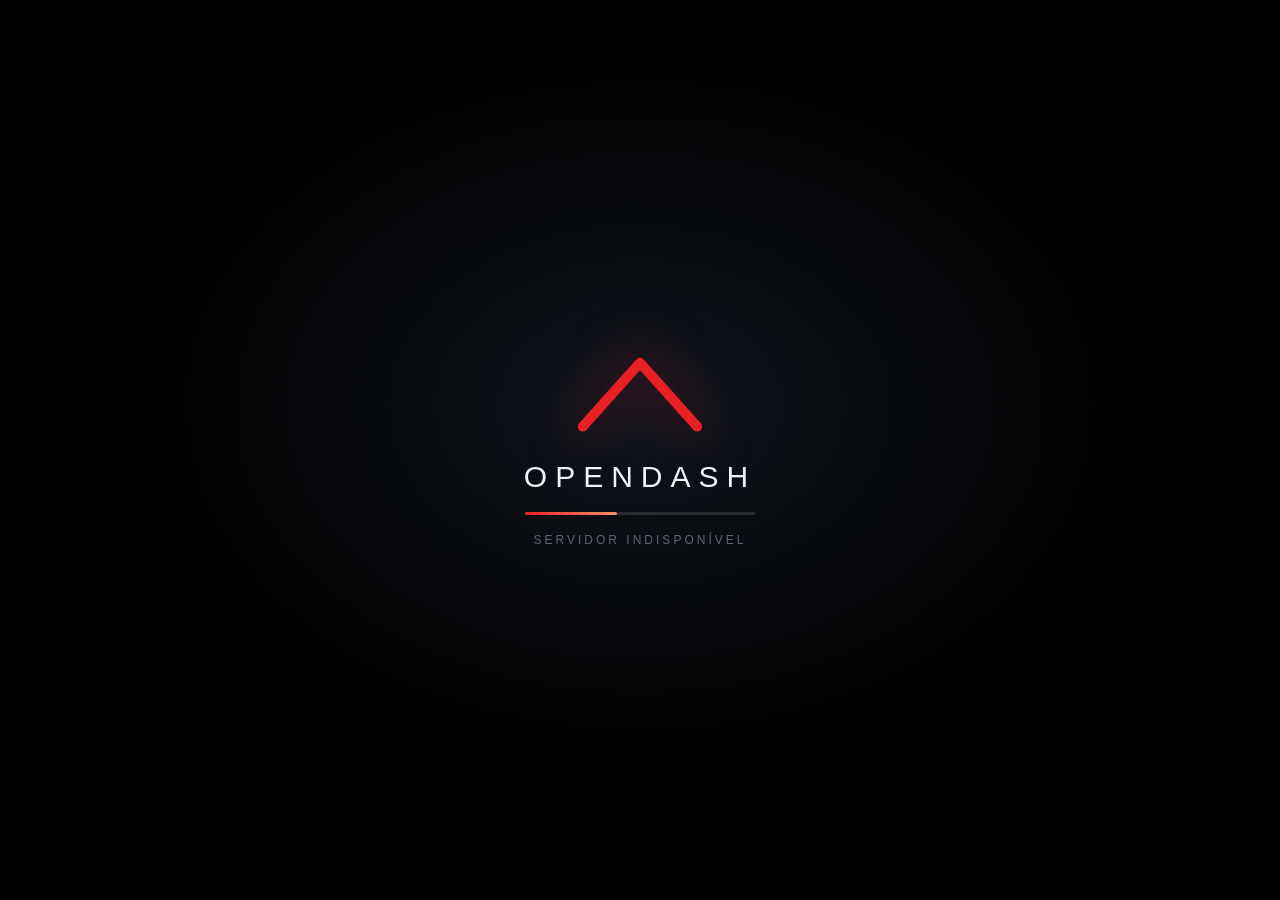
==== ui/bar.html @ a1034084 "OpenDash: cluster em barra, assistente de voz, Wi-Fi/Bluetooth e atualização via GitHub - Cluster em" ====
<!doctype html>
<html lang="pt-BR">
<head>
<meta charset="utf-8">
<meta name="viewport" content="width=device-width, initial-scale=1, maximum-scale=1, user-scalable=no, viewport-fit=cover">
<meta name="theme-color" content="#05070b">
<title>OpenDash · Cluster</title>
<link rel="stylesheet" href="css/style.css">
<link rel="stylesheet" href="css/bar.css">
<link rel="icon" href="data:image/svg+xml,<svg xmlns='http://www.w3.org/2000/svg' viewBox='0 0 32 32'><rect width='32' height='32' rx='8' fill='%23e82127'/><path d='M9 22 16 9l7 13' stroke='white' stroke-width='3' fill='none' stroke-linejoin='round'/></svg>">
</head>
<body>

<div id="boot" class="boot">
  <div class="boot-logo">
    <svg viewBox="0 0 120 80"><path d="M8 66 60 8l52 58" fill="none" stroke="currentColor" stroke-width="9" stroke-linejoin="round" stroke-linecap="round"/></svg>
  </div>
  <div class="boot-name">OpenDash</div>
  <div class="boot-bar"><span></span></div>
  <div class="boot-sub" id="bootSub">iniciando sistema</div>
</div>

<div id="app" class="app bar-app is-hidden">

  <header class="topbar bar-topbar">
    <div class="brand">
      <svg viewBox="0 0 120 80" class="brand-mark"><path d="M8 66 60 8l52 58" fill="none" stroke="currentColor" stroke-width="11" stroke-linejoin="round" stroke-linecap="round"/></svg>
      <span class="brand-name" data-bind="car.name">OpenDash</span>
    </div>
    <div class="warn-strip" id="warnStrip"></div>
    <div class="top-right">
      <div class="pill pill-env"><span data-bind="iat" data-fmt="temp">--</span></div>
      <button class="pill pill-link" id="linkPill">
        <i class="dot"></i><span id="linkText">conectando</span>
      </button>
      <div class="pill pill-clock"><b id="clock">--:--</b><small id="date">--/--</small></div>
    </div>
  </header>

  <main class="bar-main">
    <div class="bar-layout">

      <div class="bar-left">
        <div class="turn-row">
          <div class="turn turn-l" id="turnLeft">
            <svg viewBox="0 0 24 24"><path d="M15 4 7 12l8 8" fill="none" stroke="currentColor" stroke-width="2.6" stroke-linecap="round" stroke-linejoin="round"/></svg>
          </div>
          <div class="turn turn-r" id="turnRight">
            <svg viewBox="0 0 24 24"><path d="M9 4l8 8-8 8" fill="none" stroke="currentColor" stroke-width="2.6" stroke-linecap="round" stroke-linejoin="round"/></svg>
          </div>
        </div>
        <div class="chips" id="statusChips">
          <div class="chip" data-flag="hl">
            <svg viewBox="0 0 24 24"><circle cx="12" cy="12" r="4" fill="currentColor"/><path d="M12 3v2M12 19v2M3 12h2M19 12h2M6 6l1.5 1.5M16.5 16.5 18 18M18 6l-1.5 1.5M7.5 16.5 6 18" stroke="currentColor" stroke-width="1.8" stroke-linecap="round"/></svg>
            <span>Farol</span>
          </div>
          <div class="chip" data-flag="hb">
            <svg viewBox="0 0 24 24"><circle cx="12" cy="12" r="4" fill="currentColor"/><path d="M12 2v3M12 19v3M2 12h3M19 12h3M5 5l2 2M17 17l2 2M19 5l-2 2M7 17l-2 2" stroke="currentColor" stroke-width="1.8" stroke-linecap="round"/></svg>
            <span>Alto</span>
          </div>
          <div class="chip" data-flag="hz">
            <svg viewBox="0 0 24 24"><path d="M12 3 2 20h20L12 3z" fill="none" stroke="currentColor" stroke-width="2" stroke-linejoin="round"/><path d="M12 9v5M12 16.5v.5" stroke="currentColor" stroke-width="2" stroke-linecap="round"/></svg>
            <span>Pisca</span>
          </div>
          <div class="chip" data-flag="brk">
            <svg viewBox="0 0 24 24"><circle cx="12" cy="12" r="9" fill="none" stroke="currentColor" stroke-width="2"/><path d="M10 7h2.4a2.4 2.4 0 0 1 0 4.8H10V7zm0 4.8V17" fill="none" stroke="currentColor" stroke-width="2" stroke-linecap="round"/></svg>
            <span>Freio</span>
          </div>
          <div class="chip" data-flag="sbl">
            <svg viewBox="0 0 24 24"><circle cx="12" cy="7" r="3" fill="none" stroke="currentColor" stroke-width="2"/><path d="M6 21v-4l6-4 6 4v4" fill="none" stroke="currentColor" stroke-width="2" stroke-linejoin="round"/></svg>
            <span>Cinto</span>
          </div>
          <div class="chip" data-flag="door">
            <svg viewBox="0 0 24 24"><rect x="5" y="3" width="14" height="18" rx="2" fill="none" stroke="currentColor" stroke-width="2"/><circle cx="16" cy="12" r="1.3" fill="currentColor"/></svg>
            <span>Porta</span>
          </div>
          <div class="chip" data-flag="mil">
            <svg viewBox="0 0 24 24"><path d="M4 17h16M5 17v-5l2-1 2-4h4l2 3h3v7" fill="none" stroke="currentColor" stroke-width="2" stroke-linejoin="round"/><circle cx="9" cy="18.5" r="1.6" fill="currentColor"/></svg>
            <span>Motor</span>
          </div>
        </div>
      </div>

      <div class="bar-speed">
        <div class="speed-wrap">
          <svg class="speed-svg" id="speedGauge" viewBox="0 0 320 320"></svg>
          <div class="speed-readout">
            <div class="speed-value" id="speedValue">0</div>
            <div class="speed-unit" id="speedUnit">km/h</div>
            <div class="gear-badge" id="gear">P</div>
          </div>
        </div>
      </div>

      <div class="bar-mid">
        <div class="card rpm-card">
          <div class="card-head"><span>Rotação</span><b id="rpmValue">0</b><small>rpm</small></div>
          <div class="segs" id="rpmSegs"></div>
          <div class="bar"><span class="bar-label">acelerador</span><div class="bar-track"><div class="bar-fill" id="throttleBar"></div></div></div>
        </div>
        <div class="odo-row">
          <div class="odo"><small>Autonomia</small><b id="odoRange">--</b></div>
          <div class="odo"><small>Odômetro</small><b id="odoTotal">--</b></div>
          <div class="odo"><small>Viagem</small><b id="odoTrip">--</b></div>
        </div>
        <div class="card bar-cons">
          <div class="bar-cons-item"><small>Consumo</small><b id="barCons">--</b><span>L/100</span></div>
          <div class="bar-cons-item"><small>Combustível</small><b id="barFuelL">--</b><span>L</span></div>
          <div class="bar-cons-item"><small>Água</small><b id="barCoolant" data-bind="coolant" data-fmt="temp">--</b></div>
        </div>
      </div>

      <div class="bar-right">
        <div class="mini-grid">
          <div class="card mini" id="miniCoolant">
            <svg class="mini-svg" data-gauge="coolant" data-min="40" data-max="130" data-color="amber"></svg>
            <div class="mini-val"><b data-bind="coolant" data-fmt="temp">--</b></div>
            <div class="mini-label">Água</div>
          </div>
          <div class="card mini" id="miniOil">
            <svg class="mini-svg" data-gauge="oilp" data-min="0" data-max="100" data-color="blue"></svg>
            <div class="mini-val"><b id="oilVal">--</b><small id="oilUnit">psi</small></div>
            <div class="mini-label">Óleo</div>
          </div>
          <div class="card mini" id="miniBatt">
            <svg class="mini-svg" data-gauge="batt" data-min="10" data-max="16" data-color="green"></svg>
            <div class="mini-val"><b data-bind="volt" data-fmt="v1">--</b></div>
            <div class="mini-label">Bateria</div>
          </div>
          <div class="card mini" id="miniLoad">
            <svg class="mini-svg" data-gauge="load" data-min="0" data-max="100" data-color="cyan"></svg>
            <div class="mini-val"><b data-bind="load" data-fmt="pct">--</b></div>
            <div class="mini-label">Carga</div>
          </div>
        </div>
        <div class="fuel card">
          <div class="vbar">
            <div class="vbar-fill" id="fuelFill"></div>
            <div class="vbar-ticks"></div>
          </div>
          <div class="fuel-meta">
            <b id="fuelPct">--</b><span>%</span>
            <small id="fuelL">-- L</small>
            <small class="muted" id="rangeTxt">-- km</small>
          </div>
        </div>
      </div>

    </div>
  </main>

  <div class="toasts" id="toasts"></div>
</div>

<script src="js/gauges.js"></script>
<script src="js/bar.js"></script>
</body>
</html>
---- ui/css/style.css ----
:root {
  --bg: #05070b;
  --bg-2: #0b1017;
  --panel: rgba(255, 255, 255, 0.045);
  --panel-2: rgba(255, 255, 255, 0.07);
  --line: rgba(255, 255, 255, 0.09);
  --text: #eef3fa;
  --muted: #8a97a8;
  --dim: #5c6776;
  --red: #e82127;
  --red-2: #ff5a5f;
  --green: #2ee6a8;
  --amber: #ffb020;
  --blue: #4aa8ff;
  --cyan: #35d6e6;
  --purple: #a06bff;
  --radius: 18px;
  --radius-s: 12px;
  --shadow: 0 18px 50px rgba(0, 0, 0, 0.45);
  --blur: blur(18px);
  --font: -apple-system, BlinkMacSystemFont, "Segoe UI", Roboto, "Helvetica Neue", Arial, sans-serif;
}

* { box-sizing: border-box; margin: 0; padding: 0; -webkit-tap-highlight-color: transparent; }

html, body {
  height: 100%;
  background: #000;
  color: var(--text);
  font-family: var(--font);
  overflow: hidden;
  font-variant-numeric: tabular-nums;
  -webkit-font-smoothing: antialiased;
  user-select: none;
}

.app {
  position: relative;
  height: 100vh;
  width: 100vw;
  display: flex;
  flex-direction: column;
  background:
    radial-gradient(1200px 700px at 50% -10%, rgba(232, 33, 39, 0.10), transparent 60%),
    radial-gradient(900px 600px at 0% 100%, rgba(74, 168, 255, 0.07), transparent 60%),
    radial-gradient(900px 600px at 100% 100%, rgba(46, 230, 168, 0.06), transparent 60%),
    linear-gradient(180deg, var(--bg-2), var(--bg) 55%);
}
.app.is-hidden { opacity: 0; pointer-events: none; }

[data-theme="light"] {
  --bg: #eef1f6;
  --bg-2: #f8fafc;
  --panel: rgba(12, 20, 32, 0.05);
  --panel-2: rgba(12, 20, 32, 0.08);
  --line: rgba(12, 20, 32, 0.10);
  --text: #101721;
  --muted: #5c6776;
  --dim: #8b97a8;
}
[data-theme="light"] .app {
  background: linear-gradient(180deg, #ffffff, #e9eef6);
}

.boot {
  position: fixed;
  inset: 0;
  z-index: 100;
  display: flex;
  flex-direction: column;
  align-items: center;
  justify-content: center;
  gap: 18px;
  background: radial-gradient(700px 500px at 50% 45%, #10151d, #000 70%);
  transition: opacity 0.7s ease, visibility 0.7s;
}
.boot.is-done { opacity: 0; visibility: hidden; }
.boot-logo { width: 132px; color: var(--red); filter: drop-shadow(0 0 26px rgba(232,33,39,.55)); animation: bootIn 1s ease both; }
.boot-logo svg { width: 100%; display: block; }
.boot-name { font-size: 30px; font-weight: 300; letter-spacing: 8px; text-transform: uppercase; animation: bootIn 1.2s 0.15s ease both; }
.boot-bar { width: 230px; height: 3px; border-radius: 3px; background: rgba(255,255,255,.12); overflow: hidden; }
.boot-bar span { display: block; height: 100%; width: 40%; border-radius: 3px; background: linear-gradient(90deg, var(--red), #ff8f6b); animation: bootBar 1.5s ease-in-out infinite; }
.boot-sub { font-size: 12px; letter-spacing: 3px; text-transform: uppercase; color: var(--dim); }
@keyframes bootIn { from { opacity: 0; transform: translateY(14px) scale(.96); } to { opacity: 1; transform: none; } }
@keyframes bootBar { 0% { transform: translateX(-110%); } 100% { transform: translateX(360%); } }

.topbar {
  flex: 0 0 auto;
  display: flex;
  align-items: center;
  gap: 14px;
  padding: 10px 20px 6px;
}
.brand { display: flex; align-items: center; gap: 10px; min-width: 0; }
.brand-mark { width: 34px; color: var(--red); flex: 0 0 auto; }
.brand-name { font-size: 15px; font-weight: 600; letter-spacing: 1.4px; text-transform: uppercase; color: var(--muted); white-space: nowrap; }

.warn-strip { flex: 1 1 auto; display: flex; gap: 8px; overflow: hidden; justify-content: center; }
.warn {
  display: flex; align-items: center; gap: 10px;
  padding: 8px 14px; border-radius: 999px; font-size: 13px;
  border: 1px solid var(--line); background: var(--panel);
  backdrop-filter: var(--blur);
  animation: warnIn 0.32s ease both;
}
.warn b { font-weight: 700; }
.warn.warn { color: #ffd387; border-color: rgba(255,176,32,.35); background: rgba(255,176,32,.10); }
.warn.crit { color: #fff; border-color: rgba(232,33,39,.55); background: rgba(232,33,39,.18); animation: warnIn 0.32s ease both, critPulse 1.4s ease-in-out infinite; }
.warn .x { font-size: 16px; opacity: .6; }
@keyframes warnIn { from { opacity: 0; transform: translateY(-8px); } to { opacity: 1; transform: none; } }
@keyframes critPulse { 0%,100% { box-shadow: 0 0 0 0 rgba(232,33,39,.45); } 50% { box-shadow: 0 0 0 8px rgba(232,33,39,0); } }

.top-right { display: flex; align-items: center; gap: 8px; }
.pill {
  display: flex; align-items: center; gap: 8px;
  padding: 8px 14px; border-radius: 999px;
  background: var(--panel); border: 1px solid var(--line);
  backdrop-filter: var(--blur);
  font-size: 14px; color: var(--text); cursor: default;
}
button.pill { cursor: pointer; }
.pill .dot { width: 8px; height: 8px; border-radius: 50%; background: var(--dim); box-shadow: 0 0 10px currentColor; }
.pill.ok .dot { background: var(--green); color: var(--green); }
.pill.sim .dot { background: var(--amber); color: var(--amber); }
.pill.off .dot { background: var(--red); color: var(--red); animation: blink 1s steps(2, start) infinite; }
.pill-clock { flex-direction: column; gap: 0; line-height: 1.05; padding: 5px 16px; }
.pill-clock b { font-size: 18px; font-weight: 600; }
.pill-clock small { font-size: 10px; color: var(--muted); letter-spacing: 1px; }
@keyframes blink { 50% { opacity: .2; } }

.pages { flex: 1 1 auto; position: relative; overflow: hidden; }
.page {
  position: absolute;
  inset: 0;
  padding: 4px 18px 8px;
  overflow: auto;
  opacity: 0;
  transform: translateY(10px);
  pointer-events: none;
  transition: opacity .28s ease, transform .28s ease;
}
.page.is-active { opacity: 1; transform: none; pointer-events: auto; }

.tabbar {
  flex: 0 0 auto;
  display: flex;
  gap: 6px;
  padding: 8px 18px 14px;
  justify-content: center;
}
.tab {
  flex: 0 1 148px;
  display: flex; flex-direction: column; align-items: center; gap: 4px;
  padding: 9px 10px;
  border: 1px solid transparent; border-radius: 14px;
  background: transparent; color: var(--muted);
  font-size: 11px; letter-spacing: .6px; text-transform: uppercase;
  transition: .2s;
}
.tab svg { width: 22px; height: 22px; }
.tab.is-active { color: var(--text); background: var(--panel); border-color: var(--line); }
.tab:active { transform: scale(.96); }

.card {
  position: relative;
  background: var(--panel);
  border: 1px solid var(--line);
  border-radius: var(--radius);
  backdrop-filter: var(--blur);
  box-shadow: var(--shadow);
  padding: 14px 16px;
}
.card-title { font-size: 11px; letter-spacing: 2px; text-transform: uppercase; color: var(--muted); margin-bottom: 10px; }
.muted { color: var(--muted); }
.empty { color: var(--dim); font-size: 13px; padding: 12px 0; }

.cluster {
  height: 100%;
  display: grid;
  grid-template-columns: minmax(140px, 0.85fr) minmax(280px, 1.5fr) minmax(150px, 0.95fr);
  gap: 14px;
  align-items: stretch;
}
.rail { display: flex; flex-direction: column; gap: 12px; min-width: 0; }

.turn-row { display: flex; gap: 10px; }
.turn {
  flex: 1 1 0;
  height: 56px;
  display: grid; place-items: center;
  border-radius: var(--radius-s);
  background: var(--panel); border: 1px solid var(--line);
  color: var(--dim);
  transition: .15s;
}
.turn svg { width: 30px; height: 30px; }
.turn.on { color: #06120c; background: var(--green); border-color: var(--green); box-shadow: 0 0 26px rgba(46,230,168,.45); }

.chips { display: grid; grid-template-columns: repeat(2, 1fr); gap: 8px; }
.chip {
  display: flex; flex-direction: column; align-items: center; gap: 3px;
  padding: 8px 6px;
  border-radius: var(--radius-s);
  background: var(--panel); border: 1px solid var(--line);
  color: var(--dim);
  font-size: 10px; letter-spacing: .4px; text-transform: uppercase;
  transition: .15s;
  opacity: .55;
}
.chip svg { width: 20px; height: 20px; }
.chip.on { opacity: 1; color: var(--text); }
.chip[data-flag="hl"].on, .chip[data-flag="hb"].on { color: #cfe4ff; border-color: rgba(74,168,255,.5); background: rgba(74,168,255,.16); }
.chip[data-flag="hb"].on { color: #ffffff; background: rgba(74,168,255,.28); }
.chip[data-flag="hz"].on { color: #ffd387; border-color: rgba(255,176,32,.5); background: rgba(255,176,32,.16); }
.chip[data-flag="brk"].on, .chip[data-flag="sbl"].on, .chip[data-flag="door"].on { color: #ffd0d1; border-color: rgba(232,33,39,.5); background: rgba(232,33,39,.18); }
.chip[data-flag="mil"].on { color: #ffc46b; border-color: rgba(255,145,32,.55); background: rgba(255,145,32,.16); animation: blink 1.4s steps(2, start) infinite; }

.fuel { flex: 1 1 auto; display: flex; gap: 12px; align-items: stretch; min-height: 120px; }
.vbar {
  position: relative;
  width: 26px;
  border-radius: 10px;
  background: rgba(255,255,255,.06);
  border: 1px solid var(--line);
  overflow: hidden;
  display: flex; align-items: flex-end;
}
.vbar-fill {
  width: 100%; height: 50%;
  background: linear-gradient(180deg, var(--green), #17b47f);
  transition: height .6s cubic-bezier(.2,.8,.2,1), background .4s;
  border-radius: 10px;
}
.vbar-fill.low { background: linear-gradient(180deg, var(--amber), #e08a00); }
.vbar-fill.crit { background: linear-gradient(180deg, var(--red-2), var(--red)); }
.fuel-meta { display: flex; flex-direction: column; justify-content: center; gap: 2px; }
.fuel-meta b { font-size: 30px; font-weight: 600; line-height: 1; }
.fuel-meta span { font-size: 12px; color: var(--muted); margin-left: -18px; align-self: flex-end; }
.fuel-meta small { font-size: 12px; color: var(--muted); }

.center { display: flex; flex-direction: column; align-items: center; justify-content: center; gap: 10px; min-width: 0; }
.speed-wrap { position: relative; width: min(46vh, 100%); max-width: 360px; aspect-ratio: 1; }
.speed-svg { width: 100%; height: 100%; display: block; filter: drop-shadow(0 8px 40px rgba(0,0,0,.5)); }
.speed-readout {
  position: absolute; inset: 0;
  display: flex; flex-direction: column; align-items: center; justify-content: center;
  gap: 2px;
}
.speed-value { font-size: clamp(56px, 15vh, 118px); font-weight: 200; line-height: .95; letter-spacing: -3px; }
.speed-unit { font-size: 12px; letter-spacing: 4px; text-transform: uppercase; color: var(--muted); }
.gear-badge {
  margin-top: 6px;
  width: 44px; height: 44px; display: grid; place-items: center;
  border-radius: 50%;
  background: var(--panel-2); border: 1px solid var(--line);
  font-size: 20px; font-weight: 600;
  transition: .25s;
}
.gear-badge.rev { background: rgba(255,176,32,.18); border-color: rgba(255,176,32,.5); color: #ffd387; }

.odo-row { display: flex; gap: 22px; justify-content: center; flex-wrap: wrap; }
.odo { display: flex; flex-direction: column; align-items: center; }
.odo small { font-size: 10px; letter-spacing: 1.6px; text-transform: uppercase; color: var(--muted); }
.odo b { font-size: 18px; font-weight: 500; }

.rpm-card { display: flex; flex-direction: column; gap: 10px; }
.card-head { display: flex; align-items: baseline; gap: 8px; }
.card-head span { font-size: 11px; letter-spacing: 2px; text-transform: uppercase; color: var(--muted); margin-right: auto; }
.card-head b { font-size: 22px; font-weight: 500; }
.card-head small { font-size: 10px; color: var(--muted); }
.segs { display: flex; gap: 3px; }
.seg { flex: 1 1 0; height: 16px; border-radius: 4px; background: rgba(255,255,255,.08); transition: .1s; }
.seg.on { background: linear-gradient(180deg, #7fe6ff, var(--cyan)); box-shadow: 0 0 10px rgba(53,214,230,.4); }
.seg.on.warn { background: linear-gradient(180deg, #ffd387, var(--amber)); box-shadow: 0 0 10px rgba(255,176,32,.4); }
.seg.on.red { background: linear-gradient(180deg, var(--red-2), var(--red)); box-shadow: 0 0 12px rgba(232,33,39,.55); }
.bar { display: flex; flex-direction: column; gap: 5px; }
.bar-label { font-size: 10px; letter-spacing: 1.6px; text-transform: uppercase; color: var(--muted); }
.bar-track { height: 8px; border-radius: 6px; background: rgba(255,255,255,.08); overflow: hidden; }
.bar-fill { height: 100%; width: 0%; border-radius: 6px; background: linear-gradient(90deg, var(--blue), var(--cyan)); transition: width .15s; }

.mini-grid { display: grid; grid-template-columns: repeat(2, 1fr); gap: 10px; }
.mini { display: flex; flex-direction: column; align-items: center; gap: 2px; padding: 10px 6px 8px; }
.mini-svg { width: 62px; height: 62px; }
.mini-val b { font-size: 17px; font-weight: 600; }
.mini-val small { font-size: 10px; color: var(--muted); margin-left: 2px; }
.mini-label { font-size: 10px; letter-spacing: 1.4px; text-transform: uppercase; color: var(--muted); }

.media-mini { display: flex; align-items: center; gap: 10px; cursor: pointer; }
.media-art {
  width: 42px; height: 42px; border-radius: 10px; flex: 0 0 auto;
  display: grid; place-items: center; font-size: 18px;
  background: linear-gradient(135deg, var(--red), #ff7a5a);
  color: white;
}
.media-info { display: flex; flex-direction: column; min-width: 0; flex: 1 1 auto; }
.media-info b { font-size: 13px; white-space: nowrap; overflow: hidden; text-overflow: ellipsis; }
.media-info small { font-size: 11px; color: var(--muted); white-space: nowrap; overflow: hidden; text-overflow: ellipsis; }
.transport { width: 36px; height: 36px; border-radius: 50%; border: 1px solid var(--line); background: var(--panel-2); color: var(--text); display: grid; place-items: center; }
.transport svg { width: 18px; height: 18px; }

.grid-2 { display: grid; grid-template-columns: repeat(2, minmax(0, 1fr)); gap: 14px; }
.span-2 { grid-column: span 2; }

.energy-level { display: flex; align-items: center; gap: 18px; }
.tank { width: 34px; height: 130px; border-radius: 12px; border: 1px solid var(--line); background: rgba(255,255,255,.05); display: flex; align-items: flex-end; overflow: hidden; }
.tank-fill { width: 100%; height: 50%; background: linear-gradient(180deg, var(--green), #17b47f); transition: height .6s ease; }
.energy-figures { display: flex; align-items: baseline; gap: 4px; flex-wrap: wrap; }
.energy-figures b { font-size: 52px; font-weight: 200; line-height: 1; }
.energy-figures span { font-size: 18px; color: var(--muted); }
.energy-figures small { flex-basis: 100%; font-size: 13px; color: var(--muted); }

.big-stat { display: flex; align-items: baseline; gap: 8px; }
.big-stat b { font-size: 46px; font-weight: 200; line-height: 1; }
.big-stat small { font-size: 13px; color: var(--muted); }
.stat-row { display: flex; gap: 26px; margin-top: 12px; }
.stat-row div, .stat-grid div { display: flex; flex-direction: column; }
.stat-row small, .stat-grid small { font-size: 10px; letter-spacing: 1.2px; text-transform: uppercase; color: var(--muted); }
.stat-row b, .stat-grid b { font-size: 18px; font-weight: 500; }
.stat-grid { display: grid; grid-template-columns: repeat(2, 1fr); gap: 12px; }

.chart { width: 100%; height: 180px; display: block; }
.legend { display: flex; gap: 18px; font-size: 11px; color: var(--muted); margin-top: 6px; }
.legend i { display: inline-block; width: 10px; height: 10px; border-radius: 3px; margin-right: 6px; }
.legend .sw.speed { background: var(--blue); }
.legend .sw.coolant { background: var(--amber); }
.legend .sw.fuel { background: var(--green); }

.trip-list { display: flex; flex-direction: column; gap: 8px; max-height: 190px; overflow: auto; }
.trip-item { display: grid; grid-template-columns: 1fr auto auto auto; gap: 12px; align-items: center; padding: 9px 12px; border-radius: var(--radius-s); background: var(--panel-2); font-size: 13px; }
.trip-item small { color: var(--muted); font-size: 11px; }

.media-layout { display: grid; grid-template-columns: 1.6fr 1fr; gap: 14px; height: 100%; }
.media-main { display: flex; flex-direction: column; align-items: center; justify-content: center; gap: 16px; }
.cover { width: min(30vh, 240px); aspect-ratio: 1; border-radius: 22px; display: grid; place-items: center; font-size: 60px; background: linear-gradient(135deg, #1b2a3d, #0c121b); border: 1px solid var(--line); box-shadow: var(--shadow); }
.media-now { text-align: center; }
.media-now small { font-size: 10px; letter-spacing: 2px; text-transform: uppercase; color: var(--muted); }
.media-now h2 { font-size: 26px; font-weight: 400; margin-top: 4px; }
.media-now p { color: var(--muted); font-size: 14px; }
.progress { width: 100%; max-width: 420px; height: 5px; border-radius: 4px; background: rgba(255,255,255,.1); overflow: hidden; }
.progress-fill { height: 100%; width: 0%; background: linear-gradient(90deg, var(--red), #ff8f6b); transition: width .5s linear; }
.transport-row { display: flex; align-items: center; gap: 18px; }
.tbtn { width: 52px; height: 52px; border-radius: 50%; border: 1px solid var(--line); background: var(--panel-2); color: var(--text); display: grid; place-items: center; }
.tbtn svg { width: 24px; height: 24px; }
.tbtn-main { width: 70px; height: 70px; background: var(--text); color: var(--bg); border: none; }
.tbtn-main svg { width: 30px; height: 30px; }
.volume { display: flex; align-items: center; gap: 12px; width: 100%; max-width: 420px; }
.volume svg { width: 20px; height: 20px; color: var(--muted); flex: 0 0 auto; }
.volume input { flex: 1 1 auto; }
.sources { display: flex; flex-direction: column; gap: 8px; }
.source { text-align: left; padding: 12px 14px; border-radius: var(--radius-s); border: 1px solid var(--line); background: var(--panel); color: var(--text); font-size: 14px; }
.source.is-active { border-color: rgba(232,33,39,.5); background: rgba(232,33,39,.14); }
.hint { font-size: 11px; color: var(--dim); line-height: 1.5; }

.media-side { display: flex; flex-direction: column; gap: 14px; min-width: 0; overflow: auto; }

.agent-head { display: flex; align-items: center; justify-content: space-between; margin-bottom: 10px; }
.agent-head .card-title { margin: 0; }
.agent-status { display: flex; align-items: center; gap: 7px; font-size: 11px; letter-spacing: .6px; text-transform: uppercase; color: var(--muted); }
.agent-status .dot { width: 8px; height: 8px; border-radius: 50%; background: var(--dim); box-shadow: 0 0 10px currentColor; }
.agent-status.ok .dot { background: var(--green); color: var(--green); }
.agent-status.rec .dot { background: var(--red); color: var(--red); animation: blink 1s steps(2, start) infinite; }
.agent-status.think .dot { background: var(--amber); color: var(--amber); animation: blink 1s steps(2, start) infinite; }

.agent-mic {
  display: flex; align-items: center; justify-content: center; gap: 10px;
  width: 100%; padding: 16px; border-radius: 16px;
  border: 1px solid var(--line); background: var(--panel-2); color: var(--text);
  font-size: 14px; font-weight: 600;
}
.agent-mic svg { width: 26px; height: 26px; }
.agent-mic.rec { background: rgba(232,33,39,.2); border-color: rgba(232,33,39,.6); color: #fff; animation: critPulse 1.2s ease-in-out infinite; }
.agent-mic:active { transform: scale(.98); }

.agent-log { display: flex; flex-direction: column; gap: 8px; margin: 12px 0; }
.agent-line { padding: 8px 12px; border-radius: var(--radius-s); background: var(--panel); border: 1px solid var(--line); }
.agent-line small { font-size: 9px; letter-spacing: 1.4px; text-transform: uppercase; color: var(--muted); }
.agent-line p { font-size: 13px; line-height: 1.4; }
.agent-line:last-child { border-color: rgba(74,168,255,.4); }

.agent-ask { display: flex; gap: 8px; margin-bottom: 10px; }
.agent-ask input { flex: 1 1 auto; min-width: 0; padding: 10px 12px; border-radius: var(--radius-s); border: 1px solid var(--line); background: var(--panel-2); color: var(--text); font-size: 14px; font-family: inherit; }
.agent-ask .btn { flex: 0 0 auto; }
.agent-speak { margin: 0; }

.agent-settings { display: grid; grid-template-columns: repeat(3, minmax(0, 1fr)); gap: 18px; }
@media (max-width: 820px) { .agent-settings { grid-template-columns: 1fr; } }

input[type="range"] {
  -webkit-appearance: none; appearance: none;
  height: 6px; border-radius: 4px; background: rgba(255,255,255,.14); width: 100%;
}
input[type="range"]::-webkit-slider-thumb {
  -webkit-appearance: none; width: 22px; height: 22px; border-radius: 50%;
  background: var(--text); border: none; box-shadow: 0 2px 10px rgba(0,0,0,.5);
}
input[type="range"]::-moz-range-thumb { width: 20px; height: 20px; border-radius: 50%; background: var(--text); border: none; }

.climate-layout { display: grid; grid-template-columns: 1.6fr 1fr; gap: 14px; height: 100%; }
.climate-main { display: grid; grid-template-columns: 1fr 1fr; gap: 18px; align-items: center; }
.climate-main .card-title { grid-column: span 2; }
.climate-temp { display: flex; align-items: center; justify-content: center; gap: 18px; }
.climate-figure b { font-size: 76px; font-weight: 200; line-height: 1; }
.climate-figure small { font-size: 22px; color: var(--muted); }
.round { width: 54px; height: 54px; border-radius: 50%; border: 1px solid var(--line); background: var(--panel-2); color: var(--text); font-size: 26px; line-height: 1; display: grid; place-items: center; }
.round:active { transform: scale(.94); }
.climate-side { display: flex; flex-direction: column; gap: 10px; }
.toggle { display: flex; justify-content: space-between; align-items: center; padding: 14px 16px; border-radius: var(--radius-s); border: 1px solid var(--line); background: var(--panel); color: var(--text); font-size: 14px; }
.toggle b { color: var(--dim); font-size: 12px; letter-spacing: 1px; }
.toggle.on { border-color: rgba(74,168,255,.5); background: rgba(74,168,255,.14); }
.toggle.on b { color: var(--blue); }
.fan-card { display: flex; flex-direction: column; gap: 14px; }
.fan-steps { display: flex; gap: 8px; }
.fan-steps button { flex: 1 1 0; padding: 22px 0; border-radius: var(--radius-s); border: 1px solid var(--line); background: var(--panel); color: var(--muted); font-size: 18px; }
.fan-steps button.on { color: var(--text); border-color: rgba(53,214,230,.5); background: rgba(53,214,230,.16); }

.diag-status { display: flex; align-items: center; gap: 16px; margin-bottom: 14px; }
.mil-badge { width: 64px; height: 64px; border-radius: 50%; display: grid; place-items: center; font-size: 15px; font-weight: 600; background: rgba(46,230,168,.14); border: 1px solid rgba(46,230,168,.4); color: var(--green); }
.mil-badge.bad { background: rgba(232,33,39,.16); border-color: rgba(232,33,39,.5); color: var(--red-2); animation: blink 1.4s steps(2, start) infinite; }
.diag-status b { display: block; font-size: 16px; }
.diag-status small { color: var(--muted); font-size: 12px; }
.btn-row { display: flex; gap: 10px; flex-wrap: wrap; align-items: center; }
.btn { padding: 11px 18px; border-radius: var(--radius-s); border: 1px solid transparent; background: var(--red); color: #fff; font-size: 13px; font-weight: 600; letter-spacing: .4px; }
.btn:active { transform: scale(.97); }
.btn:disabled, .btn-ghost:disabled { opacity: .4; pointer-events: none; }
.btn-ghost { background: var(--panel); color: var(--text); border-color: var(--line); }
.dtc-list { display: flex; flex-direction: column; gap: 8px; max-height: 200px; overflow: auto; }
.dtc-item { display: flex; align-items: center; gap: 12px; padding: 10px 14px; border-radius: var(--radius-s); background: rgba(255,145,32,.10); border: 1px solid rgba(255,145,32,.3); }
.dtc-item code { font-family: ui-monospace, "SFMono-Regular", Menlo, monospace; font-size: 15px; font-weight: 600; color: #ffc46b; }
.dtc-item small { color: var(--muted); font-size: 12px; }
.pid-grid { display: grid; grid-template-columns: repeat(auto-fill, minmax(120px, 1fr)); gap: 10px; }
.pid { padding: 10px 12px; border-radius: var(--radius-s); background: var(--panel-2); }
.pid small { display: block; font-size: 10px; letter-spacing: 1.2px; text-transform: uppercase; color: var(--muted); }
.pid b { font-size: 19px; font-weight: 500; }

.field { display: flex; flex-direction: column; gap: 6px; font-size: 12px; letter-spacing: .6px; text-transform: uppercase; color: var(--muted); margin-bottom: 12px; }
.field input, .field select {
  padding: 11px 12px; border-radius: var(--radius-s);
  border: 1px solid var(--line); background: var(--panel-2); color: var(--text);
  font-size: 15px; text-transform: none; letter-spacing: 0; font-family: inherit;
}
.field input[type="range"] { padding: 0; }
.switch { display: flex; align-items: center; gap: 12px; margin-bottom: 12px; font-size: 14px; color: var(--text); }
.switch input { display: none; }
.switch span { width: 46px; height: 26px; border-radius: 999px; background: rgba(255,255,255,.14); position: relative; transition: .2s; flex: 0 0 auto; }
.switch span::after { content: ""; position: absolute; top: 3px; left: 3px; width: 20px; height: 20px; border-radius: 50%; background: #fff; transition: .2s; }
.switch input:checked + span { background: var(--green); }
.switch input:checked + span::after { transform: translateX(20px); }
.sys-grid { display: grid; grid-template-columns: repeat(auto-fill, minmax(170px, 1fr)); gap: 10px; margin-bottom: 14px; }
.sys-grid div { padding: 10px 12px; border-radius: var(--radius-s); background: var(--panel-2); }
.sys-grid small { display: block; font-size: 10px; letter-spacing: 1.2px; text-transform: uppercase; color: var(--muted); }
.sys-grid b { font-size: 15px; font-weight: 500; }

.net-head { display: flex; align-items: center; gap: 14px; margin-bottom: 12px; flex-wrap: wrap; }
.net-head .switch { margin: 0; }
.net-status { font-size: 12px; color: var(--muted); margin-right: auto; }
.net-status.ok { color: var(--green); }
.net-status.warn { color: var(--amber); }
.net-list { display: flex; flex-direction: column; gap: 8px; max-height: 300px; overflow: auto; }
.net-item { display: flex; align-items: center; gap: 12px; padding: 11px 14px; border-radius: var(--radius-s); background: var(--panel-2); border: 1px solid var(--line); }
.net-item .net-ico { width: 20px; height: 20px; flex: 0 0 auto; color: var(--muted); }
.net-item.active { border-color: rgba(46,230,168,.5); }
.net-item .info { display: flex; flex-direction: column; min-width: 0; flex: 1 1 auto; }
.net-item .info b { font-size: 14px; white-space: nowrap; overflow: hidden; text-overflow: ellipsis; }
.net-item .info small { font-size: 11px; color: var(--muted); }
.net-item .actions { display: flex; gap: 8px; flex: 0 0 auto; }
.net-item .actions .btn { padding: 8px 13px; font-size: 12px; }
.net-badge { font-size: 10px; letter-spacing: 1px; text-transform: uppercase; color: var(--muted); padding: 2px 8px; border-radius: 999px; border: 1px solid var(--line); }
.net-badge.on { color: var(--green); border-color: rgba(46,230,168,.5); }
.net-bars { display: flex; align-items: flex-end; gap: 2px; height: 16px; flex: 0 0 auto; }
.net-bars i { width: 4px; border-radius: 1px; background: rgba(255,255,255,.18); }
.net-bars i.on { background: var(--cyan); }
.net-bars i:nth-child(1) { height: 5px; }
.net-bars i:nth-child(2) { height: 9px; }
.net-bars i:nth-child(3) { height: 13px; }
.net-bars i:nth-child(4) { height: 16px; }
.update-log { margin-top: 12px; padding: 12px 14px; border-radius: var(--radius-s); background: #05070b; border: 1px solid var(--line); color: #9fe8c9; font-size: 12px; line-height: 1.5; max-height: 220px; overflow: auto; white-space: pre-wrap; word-break: break-word; }

.toasts { position: fixed; top: 74px; right: 18px; z-index: 60; display: flex; flex-direction: column; gap: 10px; pointer-events: none; }
.toast {
  pointer-events: auto;
  min-width: 230px; max-width: 320px;
  padding: 12px 16px; border-radius: 14px;
  background: rgba(20,24,32,.92); border: 1px solid var(--line);
  backdrop-filter: var(--blur); box-shadow: var(--shadow);
  animation: warnIn .28s ease both;
}
.toast b { font-size: 14px; display: block; }
.toast small { font-size: 12px; color: var(--muted); }
.toast.warn { border-color: rgba(255,176,32,.5); }
.toast.crit { border-color: rgba(232,33,39,.6); background: rgba(60,14,16,.94); }
.toast.gone { opacity: 0; transform: translateX(20px); transition: .3s; }

.page::-webkit-scrollbar, .trip-list::-webkit-scrollbar, .dtc-list::-webkit-scrollbar { width: 8px; }
.page::-webkit-scrollbar-thumb, .trip-list::-webkit-scrollbar-thumb, .dtc-list::-webkit-scrollbar-thumb { background: rgba(255,255,255,.14); border-radius: 8px; }

@media (max-height: 560px) {
  .speed-wrap { width: min(40vh, 100%); }
  .speed-value { font-size: clamp(46px, 12vh, 84px); }
  .tabbar { padding-bottom: 8px; }
  .tab { padding: 6px; }
}
.nav-layout { display: grid; grid-template-columns: 1.7fr 1fr; gap: 14px; height: 100%; }
.nav-map-card { padding: 0; overflow: hidden; position: relative; min-height: 240px; }
.map { width: 100%; height: 100%; min-height: 240px; background: #0a0f16; }
.leaflet-container { background: #0a0f16; font-family: var(--font); }
.nav-hud { position: absolute; left: 12px; bottom: 12px; z-index: 500; display: flex; flex-direction: column; gap: 8px; pointer-events: none; }
.nav-badge { display: flex; align-items: center; gap: 8px; align-self: flex-start; padding: 6px 12px; border-radius: 999px; background: rgba(8,12,18,.82); border: 1px solid var(--line); font-size: 12px; letter-spacing: .4px; text-transform: uppercase; }
.nav-badge .dot { width: 8px; height: 8px; border-radius: 50%; background: var(--red); box-shadow: 0 0 10px currentColor; color: var(--red); }
.nav-badge.ok .dot { background: var(--green); color: var(--green); }
.nav-coords { display: flex; gap: 8px; }
.nav-coords div { padding: 6px 12px; border-radius: 12px; background: rgba(8,12,18,.82); border: 1px solid var(--line); display: flex; flex-direction: column; }
.nav-coords b { font-size: 15px; font-weight: 600; }
.nav-coords small { font-size: 9px; letter-spacing: 1.4px; text-transform: uppercase; color: var(--muted); }
.nav-side { display: flex; flex-direction: column; gap: 14px; min-width: 0; }
.nav-stats { display: grid; grid-template-columns: repeat(2, 1fr); gap: 10px; }
.nav-stats div { padding: 10px 12px; border-radius: var(--radius-s); background: var(--panel-2); display: flex; flex-direction: column; }
.nav-stats small { font-size: 10px; letter-spacing: 1.2px; text-transform: uppercase; color: var(--muted); }
.nav-stats b { font-size: 18px; font-weight: 500; }
.nav-route-info { font-size: 12px; color: var(--muted); margin-top: 10px; line-height: 1.5; }
.car-marker { display: grid; place-items: center; }
.car-marker svg { width: 34px; height: 34px; filter: drop-shadow(0 2px 6px rgba(0,0,0,.6)); transition: transform .3s linear; }

.apps-head { display: flex; align-items: center; justify-content: space-between; margin-bottom: 12px; }
.apps-head .card-title { margin: 0; }
.apps-grid { display: grid; grid-template-columns: repeat(auto-fill, minmax(140px, 1fr)); gap: 14px; }
.app-tile { position: relative; display: flex; flex-direction: column; align-items: center; gap: 10px; padding: 20px 12px 16px; border-radius: var(--radius); border: 1px solid var(--line); background: var(--panel); backdrop-filter: var(--blur); box-shadow: var(--shadow); cursor: pointer; transition: .18s; overflow: hidden; }
.app-tile:active { transform: scale(.97); }
.app-tile .app-icon { width: 58px; height: 58px; border-radius: 16px; display: grid; place-items: center; font-size: 28px; color: #fff; }
.app-tile b { font-size: 14px; font-weight: 600; text-align: center; }
.app-tile small { font-size: 11px; color: var(--muted); }
.app-tile .app-del { position: absolute; top: 8px; right: 8px; width: 26px; height: 26px; border-radius: 50%; border: 1px solid var(--line); background: rgba(10,14,20,.8); color: var(--muted); font-size: 13px; display: none; place-items: center; }
.app-tile:hover .app-del, .app-tile.show-del .app-del { display: grid; }
.app-tile .builtin { position: absolute; top: 9px; left: 10px; font-size: 9px; letter-spacing: 1px; text-transform: uppercase; color: var(--dim); }

.app-overlay { position: fixed; inset: 0; z-index: 80; display: flex; flex-direction: column; background: #05070b; }
.app-overlay[hidden] { display: none; }
.app-bar { flex: 0 0 auto; display: flex; align-items: center; gap: 12px; padding: 10px 16px; border-bottom: 1px solid var(--line); background: rgba(10,14,20,.96); }
.app-bar b { font-size: 15px; font-weight: 600; }
.app-bar-spacer { flex: 1 1 auto; }
.app-ico-btn { width: 38px; height: 38px; border-radius: 12px; border: 1px solid var(--line); background: var(--panel-2); color: var(--text); font-size: 17px; display: grid; place-items: center; }
.app-ico-btn:active { transform: scale(.94); }
.app-frame { flex: 1 1 auto; width: 100%; border: 0; background: #fff; }

.modal { position: fixed; inset: 0; z-index: 85; display: grid; place-items: center; background: rgba(3,5,8,.7); backdrop-filter: blur(6px); }
.modal[hidden] { display: none; }
.modal-card { width: min(440px, 92vw); max-height: 88vh; overflow: auto; background: rgba(14,19,27,.98); }
.modal-2col { display: grid; grid-template-columns: 1fr 1fr; gap: 12px; }
.modal .field input[type="color"] { padding: 4px; height: 44px; }

@media (max-width: 820px) {
  .cluster { grid-template-columns: 1fr; grid-template-rows: auto auto auto; height: auto; }
  .rail-left { flex-direction: row; flex-wrap: wrap; }
  .media-layout, .climate-layout, .nav-layout { grid-template-columns: 1fr; height: auto; }
  .grid-2 { grid-template-columns: 1fr; }
  .span-2 { grid-column: span 1; }
}
---- ui/css/bar.css ----
/* OpenDash · tela de barra (cluster horizontal, ex.: 1920x480) */

.bar-app {
  background:
    radial-gradient(900px 420px at 50% -20%, rgba(232, 33, 39, 0.10), transparent 65%),
    radial-gradient(700px 400px at 0% 120%, rgba(74, 168, 255, 0.08), transparent 60%),
    radial-gradient(700px 400px at 100% 120%, rgba(46, 230, 168, 0.06), transparent 60%),
    linear-gradient(180deg, var(--bg-2), var(--bg) 60%);
}

.bar-topbar { padding: 6px 18px 4px; gap: 12px; }
.bar-topbar .brand-mark { width: 28px; }
.bar-topbar .brand-name { font-size: 13px; }
.bar-topbar .pill { padding: 6px 12px; font-size: 13px; }
.bar-topbar .pill-clock b { font-size: 16px; }

.bar-main {
  flex: 1 1 auto;
  min-height: 0;
  padding: 2px 16px 12px;
  overflow: hidden;
}

.bar-layout {
  height: 100%;
  display: grid;
  grid-template-columns: 288px 440px minmax(280px, 1fr) 520px;
  gap: 14px;
  align-items: stretch;
}

/* ---- coluna esquerda: setas + indicadores ---- */
.bar-left { display: flex; flex-direction: column; gap: 10px; min-width: 0; }
.bar-left .turn { height: 82px; }
.bar-left .turn svg { width: 40px; height: 40px; }
.bar-left .chips { flex: 1 1 auto; grid-auto-rows: 1fr; }
.bar-layout .chip { padding: 6px 4px; gap: 2px; }
.bar-layout .chip svg { width: 18px; height: 18px; }
.bar-layout .chip span { font-size: 9px; letter-spacing: .3px; }

/* ---- centro: velocímetro ---- */
.bar-speed { display: flex; align-items: center; justify-content: center; min-width: 0; }
.bar-speed .speed-wrap { width: min(100%, 420px); }
.bar-speed .speed-value { font-size: clamp(64px, 30vh, 150px); letter-spacing: -5px; }
.bar-speed .speed-unit { font-size: 13px; letter-spacing: 5px; }
.bar-speed .gear-badge { width: 54px; height: 54px; font-size: 24px; margin-top: 8px; }

/* ---- meio: rotação + odômetro + resumo ---- */
.bar-mid {
  display: flex;
  flex-direction: column;
  justify-content: center;
  gap: 12px;
  min-width: 0;
}
.bar-mid .rpm-card { gap: 12px; }
.bar-mid .card-head b { font-size: 30px; }
.bar-mid .segs .seg { height: 24px; }
.bar-mid .odo-row { justify-content: space-between; gap: 10px; }
.bar-mid .odo b { font-size: 24px; }
.bar-cons { display: grid; grid-template-columns: repeat(3, 1fr); gap: 10px; }
.bar-cons-item { display: flex; align-items: baseline; gap: 4px; flex-wrap: wrap; }
.bar-cons-item small { flex-basis: 100%; font-size: 10px; letter-spacing: 1.4px; text-transform: uppercase; color: var(--muted); }
.bar-cons-item b { font-size: 24px; font-weight: 500; }
.bar-cons-item span { font-size: 11px; color: var(--muted); }

/* ---- direita: mini-medidores + combustível ---- */
.bar-right {
  display: grid;
  grid-template-columns: 212px 1fr;
  gap: 12px;
  min-width: 0;
}
.bar-right .mini-grid { grid-template-columns: repeat(2, 1fr); align-content: center; gap: 10px; }
.bar-right .mini { padding: 10px 4px 8px; }
.bar-right .mini-svg { width: 58px; height: 58px; }
.bar-right .mini-val b { font-size: 20px; }
.bar-right .fuel { min-height: 0; align-items: center; gap: 16px; }
.bar-right .vbar { width: 32px; align-self: stretch; }
.bar-right .fuel-meta {
  flex: 1 1 auto;
  flex-direction: row;
  flex-wrap: wrap;
  align-items: baseline;
  align-content: center;
  gap: 2px 6px;
}
.bar-right .fuel-meta b { font-size: 42px; }
.bar-right .fuel-meta span { margin: 0; font-size: 15px; }
.bar-right .fuel-meta small { flex-basis: 100%; font-size: 13px; }

/* em telas muito largas/baixas o velocímetro pode crescer mais */
@media (min-width: 1600px) and (max-height: 560px) {
  .bar-speed .speed-wrap { width: min(100%, 440px); }
}

/* fallback: se a janela for pequena, empilha (útil para testes no desktop) */
@media (max-width: 1100px), (max-height: 420px) {
  .bar-main { overflow: auto; }
  .bar-layout { grid-template-columns: 1fr 1fr; grid-auto-rows: auto; height: auto; }
  .bar-speed { grid-column: span 2; }
  .bar-right { grid-template-columns: 1fr 1fr; }
}
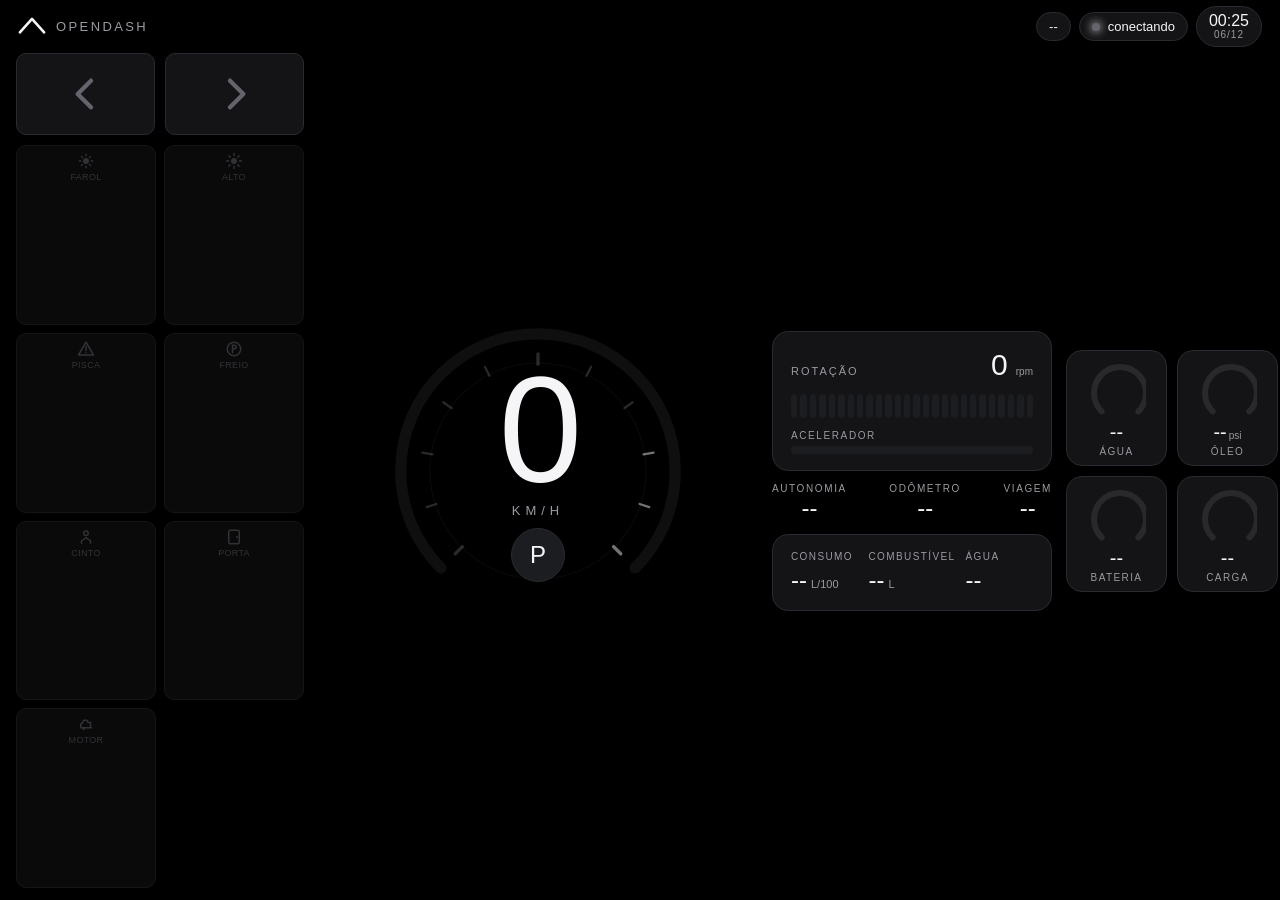
==== commit 14184141: "Novo visual estilo Tesla Model 3: tema escuro neutro e plano Reescreve ui/css/style.css sobre tokens" ====
--- a/ui/bar.html
+++ b/ui/bar.html
@@ -3,11 +3,11 @@
 <head>
 <meta charset="utf-8">
 <meta name="viewport" content="width=device-width, initial-scale=1, maximum-scale=1, user-scalable=no, viewport-fit=cover">
-<meta name="theme-color" content="#05070b">
+<meta name="theme-color" content="#000000">
 <title>OpenDash · Cluster</title>
 <link rel="stylesheet" href="css/style.css">
 <link rel="stylesheet" href="css/bar.css">
-<link rel="icon" href="data:image/svg+xml,<svg xmlns='http://www.w3.org/2000/svg' viewBox='0 0 32 32'><rect width='32' height='32' rx='8' fill='%23e82127'/><path d='M9 22 16 9l7 13' stroke='white' stroke-width='3' fill='none' stroke-linejoin='round'/></svg>">
+<link rel="icon" href="data:image/svg+xml,<svg xmlns='http://www.w3.org/2000/svg' viewBox='0 0 32 32'><rect width='32' height='32' rx='8' fill='%230a0a0b'/><path d='M9 22 16 9l7 13' stroke='%23f5f5f7' stroke-width='3' fill='none' stroke-linejoin='round'/></svg>">
 </head>
 <body>
 
--- a/ui/css/style.css
+++ b/ui/css/style.css
@@ -1,23 +1,27 @@
 :root {
-  --bg: #05070b;
-  --bg-2: #0b1017;
-  --panel: rgba(255, 255, 255, 0.045);
-  --panel-2: rgba(255, 255, 255, 0.07);
-  --line: rgba(255, 255, 255, 0.09);
-  --text: #eef3fa;
-  --muted: #8a97a8;
-  --dim: #5c6776;
-  --red: #e82127;
+  --bg: #000000;
+  --bg-2: #0a0a0b;
+  --panel: #141416;
+  --panel-2: #1c1d20;
+  --panel-3: #26272c;
+  --line: #2a2b30;
+  --line-2: #3a3b41;
+  --text: #f5f5f7;
+  --muted: #9a9aa2;
+  --dim: #63646c;
+  --accent: #4a9eff;
+  --accent-2: #79b8ff;
+  --red: #e33d43;
   --red-2: #ff5a5f;
   --green: #2ee6a8;
   --amber: #ffb020;
   --blue: #4aa8ff;
   --cyan: #35d6e6;
   --purple: #a06bff;
-  --radius: 18px;
-  --radius-s: 12px;
-  --shadow: 0 18px 50px rgba(0, 0, 0, 0.45);
-  --blur: blur(18px);
+  --radius: 16px;
+  --radius-s: 10px;
+  --shadow: none;
+  --blur: none;
   --font: -apple-system, BlinkMacSystemFont, "Segoe UI", Roboto, "Helvetica Neue", Arial, sans-serif;
 }
 
@@ -40,27 +44,31 @@
   width: 100vw;
   display: flex;
   flex-direction: column;
-  background:
-    radial-gradient(1200px 700px at 50% -10%, rgba(232, 33, 39, 0.10), transparent 60%),
-    radial-gradient(900px 600px at 0% 100%, rgba(74, 168, 255, 0.07), transparent 60%),
-    radial-gradient(900px 600px at 100% 100%, rgba(46, 230, 168, 0.06), transparent 60%),
-    linear-gradient(180deg, var(--bg-2), var(--bg) 55%);
+  background: var(--bg);
 }
 .app.is-hidden { opacity: 0; pointer-events: none; }
 
 [data-theme="light"] {
-  --bg: #eef1f6;
-  --bg-2: #f8fafc;
-  --panel: rgba(12, 20, 32, 0.05);
-  --panel-2: rgba(12, 20, 32, 0.08);
-  --line: rgba(12, 20, 32, 0.10);
-  --text: #101721;
-  --muted: #5c6776;
-  --dim: #8b97a8;
+  --bg: #f4f5f7;
+  --bg-2: #ffffff;
+  --panel: #ffffff;
+  --panel-2: #eff0f2;
+  --panel-3: #e4e5e8;
+  --line: #dcdde1;
+  --line-2: #c8cad0;
+  --text: #16171a;
+  --muted: #5f6068;
+  --dim: #8a8b92;
+  --accent: #1f6fe0;
+  --accent-2: #3d86e6;
 }
 [data-theme="light"] .app {
-  background: linear-gradient(180deg, #ffffff, #e9eef6);
-}
+  background: linear-gradient(180deg, #ffffff, #eef0f3);
+}
+[data-theme="light"] .btn { background: var(--text); color: var(--bg-2); border-color: var(--text); }
+[data-theme="light"] .btn-ghost { background: transparent; color: var(--text); border-color: var(--line); }
+[data-theme="light"] .toast { box-shadow: 0 12px 30px rgba(0,0,0,.14); }
+[data-theme="light"] .update-log { background: #ffffff; }
 
 .boot {
   position: fixed;
@@ -71,15 +79,15 @@
   align-items: center;
   justify-content: center;
   gap: 18px;
-  background: radial-gradient(700px 500px at 50% 45%, #10151d, #000 70%);
+  background: #000;
   transition: opacity 0.7s ease, visibility 0.7s;
 }
 .boot.is-done { opacity: 0; visibility: hidden; }
-.boot-logo { width: 132px; color: var(--red); filter: drop-shadow(0 0 26px rgba(232,33,39,.55)); animation: bootIn 1s ease both; }
+.boot-logo { width: 128px; color: var(--text); animation: bootIn 1s ease both; }
 .boot-logo svg { width: 100%; display: block; }
-.boot-name { font-size: 30px; font-weight: 300; letter-spacing: 8px; text-transform: uppercase; animation: bootIn 1.2s 0.15s ease both; }
+.boot-name { font-size: 26px; font-weight: 300; letter-spacing: 8px; text-transform: uppercase; }
 .boot-bar { width: 230px; height: 3px; border-radius: 3px; background: rgba(255,255,255,.12); overflow: hidden; }
-.boot-bar span { display: block; height: 100%; width: 40%; border-radius: 3px; background: linear-gradient(90deg, var(--red), #ff8f6b); animation: bootBar 1.5s ease-in-out infinite; }
+.boot-bar span { display: block; height: 100%; width: 40%; border-radius: 3px; background: var(--text); animation: bootBar 1.5s ease-in-out infinite; }
 .boot-sub { font-size: 12px; letter-spacing: 3px; text-transform: uppercase; color: var(--dim); }
 @keyframes bootIn { from { opacity: 0; transform: translateY(14px) scale(.96); } to { opacity: 1; transform: none; } }
 @keyframes bootBar { 0% { transform: translateX(-110%); } 100% { transform: translateX(360%); } }
@@ -88,34 +96,32 @@
   flex: 0 0 auto;
   display: flex;
   align-items: center;
-  gap: 14px;
-  padding: 10px 20px 6px;
+  gap: 16px;
+  padding: 14px 24px 8px;
 }
 .brand { display: flex; align-items: center; gap: 10px; min-width: 0; }
-.brand-mark { width: 34px; color: var(--red); flex: 0 0 auto; }
-.brand-name { font-size: 15px; font-weight: 600; letter-spacing: 1.4px; text-transform: uppercase; color: var(--muted); white-space: nowrap; }
+.brand-mark { width: 30px; color: var(--text); flex: 0 0 auto; }
+.brand-name { font-size: 14px; font-weight: 500; letter-spacing: 2.4px; text-transform: uppercase; color: var(--muted); white-space: nowrap; }
 
 .warn-strip { flex: 1 1 auto; display: flex; gap: 8px; overflow: hidden; justify-content: center; }
 .warn {
   display: flex; align-items: center; gap: 10px;
   padding: 8px 14px; border-radius: 999px; font-size: 13px;
   border: 1px solid var(--line); background: var(--panel);
-  backdrop-filter: var(--blur);
   animation: warnIn 0.32s ease both;
 }
-.warn b { font-weight: 700; }
-.warn.warn { color: #ffd387; border-color: rgba(255,176,32,.35); background: rgba(255,176,32,.10); }
-.warn.crit { color: #fff; border-color: rgba(232,33,39,.55); background: rgba(232,33,39,.18); animation: warnIn 0.32s ease both, critPulse 1.4s ease-in-out infinite; }
+.warn b { font-weight: 600; }
+.warn.warn { color: var(--amber); border-color: rgba(255,176,32,.4); background: rgba(255,176,32,.08); }
+.warn.crit { color: #fff; border-color: rgba(227,61,67,.6); background: rgba(227,61,67,.16); animation: warnIn 0.32s ease both, critPulse 1.4s ease-in-out infinite; }
 .warn .x { font-size: 16px; opacity: .6; }
 @keyframes warnIn { from { opacity: 0; transform: translateY(-8px); } to { opacity: 1; transform: none; } }
-@keyframes critPulse { 0%,100% { box-shadow: 0 0 0 0 rgba(232,33,39,.45); } 50% { box-shadow: 0 0 0 8px rgba(232,33,39,0); } }
+@keyframes critPulse { 0%,100% { box-shadow: 0 0 0 0 rgba(227,61,67,.45); } 50% { box-shadow: 0 0 0 8px rgba(227,61,67,0); } }
 
 .top-right { display: flex; align-items: center; gap: 8px; }
 .pill {
   display: flex; align-items: center; gap: 8px;
   padding: 8px 14px; border-radius: 999px;
   background: var(--panel); border: 1px solid var(--line);
-  backdrop-filter: var(--blur);
   font-size: 14px; color: var(--text); cursor: default;
 }
 button.pill { cursor: pointer; }
@@ -124,7 +130,7 @@
 .pill.sim .dot { background: var(--amber); color: var(--amber); }
 .pill.off .dot { background: var(--red); color: var(--red); animation: blink 1s steps(2, start) infinite; }
 .pill-clock { flex-direction: column; gap: 0; line-height: 1.05; padding: 5px 16px; }
-.pill-clock b { font-size: 18px; font-weight: 600; }
+.pill-clock b { font-size: 18px; font-weight: 500; }
 .pill-clock small { font-size: 10px; color: var(--muted); letter-spacing: 1px; }
 @keyframes blink { 50% { opacity: .2; } }
 
@@ -132,7 +138,7 @@
 .page {
   position: absolute;
   inset: 0;
-  padding: 4px 18px 8px;
+  padding: 4px 22px 10px;
   overflow: auto;
   opacity: 0;
   transform: translateY(10px);
@@ -144,21 +150,31 @@
 .tabbar {
   flex: 0 0 auto;
   display: flex;
-  gap: 6px;
-  padding: 8px 18px 14px;
+  gap: 4px;
+  padding: 6px 24px 12px;
   justify-content: center;
+  border-top: 1px solid var(--line);
+  background: var(--bg-2);
 }
 .tab {
-  flex: 0 1 148px;
-  display: flex; flex-direction: column; align-items: center; gap: 4px;
-  padding: 9px 10px;
-  border: 1px solid transparent; border-radius: 14px;
+  position: relative;
+  flex: 0 1 156px;
+  display: flex; flex-direction: column; align-items: center; gap: 6px;
+  padding: 12px 10px 10px;
+  border: 0; border-radius: 0;
   background: transparent; color: var(--muted);
-  font-size: 11px; letter-spacing: .6px; text-transform: uppercase;
-  transition: .2s;
-}
-.tab svg { width: 22px; height: 22px; }
-.tab.is-active { color: var(--text); background: var(--panel); border-color: var(--line); }
+  font-size: 11px; letter-spacing: 1px; text-transform: uppercase;
+  transition: color .2s;
+}
+.tab svg { width: 24px; height: 24px; }
+.tab::after {
+  content: "";
+  position: absolute; top: 0; left: 50%; transform: translateX(-50%);
+  width: 26px; height: 2px; border-radius: 2px;
+  background: var(--accent); opacity: 0; transition: opacity .2s;
+}
+.tab.is-active { color: var(--text); }
+.tab.is-active::after { opacity: 1; }
 .tab:active { transform: scale(.96); }
 
 .card {
@@ -166,11 +182,9 @@
   background: var(--panel);
   border: 1px solid var(--line);
   border-radius: var(--radius);
-  backdrop-filter: var(--blur);
-  box-shadow: var(--shadow);
-  padding: 14px 16px;
-}
-.card-title { font-size: 11px; letter-spacing: 2px; text-transform: uppercase; color: var(--muted); margin-bottom: 10px; }
+  padding: 16px 18px;
+}
+.card-title { font-size: 11px; letter-spacing: 2px; text-transform: uppercase; color: var(--muted); margin-bottom: 12px; }
 .muted { color: var(--muted); }
 .empty { color: var(--dim); font-size: 13px; padding: 12px 0; }
 
@@ -178,15 +192,15 @@
   height: 100%;
   display: grid;
   grid-template-columns: minmax(140px, 0.85fr) minmax(280px, 1.5fr) minmax(150px, 0.95fr);
-  gap: 14px;
+  gap: 18px;
   align-items: stretch;
 }
-.rail { display: flex; flex-direction: column; gap: 12px; min-width: 0; }
+.rail { display: flex; flex-direction: column; gap: 14px; min-width: 0; }
 
 .turn-row { display: flex; gap: 10px; }
 .turn {
   flex: 1 1 0;
-  height: 56px;
+  height: 58px;
   display: grid; place-items: center;
   border-radius: var(--radius-s);
   background: var(--panel); border: 1px solid var(--line);
@@ -194,53 +208,53 @@
   transition: .15s;
 }
 .turn svg { width: 30px; height: 30px; }
-.turn.on { color: #06120c; background: var(--green); border-color: var(--green); box-shadow: 0 0 26px rgba(46,230,168,.45); }
+.turn.on { color: #06120c; background: var(--green); border-color: var(--green); }
 
 .chips { display: grid; grid-template-columns: repeat(2, 1fr); gap: 8px; }
 .chip {
   display: flex; flex-direction: column; align-items: center; gap: 3px;
-  padding: 8px 6px;
+  padding: 9px 6px;
   border-radius: var(--radius-s);
   background: var(--panel); border: 1px solid var(--line);
   color: var(--dim);
   font-size: 10px; letter-spacing: .4px; text-transform: uppercase;
   transition: .15s;
-  opacity: .55;
+  opacity: .5;
 }
 .chip svg { width: 20px; height: 20px; }
 .chip.on { opacity: 1; color: var(--text); }
-.chip[data-flag="hl"].on, .chip[data-flag="hb"].on { color: #cfe4ff; border-color: rgba(74,168,255,.5); background: rgba(74,168,255,.16); }
-.chip[data-flag="hb"].on { color: #ffffff; background: rgba(74,168,255,.28); }
-.chip[data-flag="hz"].on { color: #ffd387; border-color: rgba(255,176,32,.5); background: rgba(255,176,32,.16); }
-.chip[data-flag="brk"].on, .chip[data-flag="sbl"].on, .chip[data-flag="door"].on { color: #ffd0d1; border-color: rgba(232,33,39,.5); background: rgba(232,33,39,.18); }
-.chip[data-flag="mil"].on { color: #ffc46b; border-color: rgba(255,145,32,.55); background: rgba(255,145,32,.16); animation: blink 1.4s steps(2, start) infinite; }
-
-.fuel { flex: 1 1 auto; display: flex; gap: 12px; align-items: stretch; min-height: 120px; }
+.chip[data-flag="hl"].on, .chip[data-flag="hb"].on { color: var(--accent-2); border-color: rgba(74,158,255,.45); background: rgba(74,158,255,.12); }
+.chip[data-flag="hb"].on { color: #ffffff; background: rgba(74,158,255,.24); }
+.chip[data-flag="hz"].on { color: var(--amber); border-color: rgba(255,176,32,.45); background: rgba(255,176,32,.12); }
+.chip[data-flag="brk"].on, .chip[data-flag="sbl"].on, .chip[data-flag="door"].on { color: var(--red-2); border-color: rgba(227,61,67,.5); background: rgba(227,61,67,.14); }
+.chip[data-flag="mil"].on { color: var(--amber); border-color: rgba(255,145,32,.5); background: rgba(255,145,32,.14); animation: blink 1.4s steps(2, start) infinite; }
+
+.fuel { flex: 1 1 auto; display: flex; gap: 14px; align-items: stretch; min-height: 120px; }
 .vbar {
   position: relative;
-  width: 26px;
-  border-radius: 10px;
-  background: rgba(255,255,255,.06);
+  width: 24px;
+  border-radius: 8px;
+  background: var(--panel-2);
   border: 1px solid var(--line);
   overflow: hidden;
   display: flex; align-items: flex-end;
 }
 .vbar-fill {
   width: 100%; height: 50%;
-  background: linear-gradient(180deg, var(--green), #17b47f);
+  background: var(--green);
   transition: height .6s cubic-bezier(.2,.8,.2,1), background .4s;
-  border-radius: 10px;
-}
-.vbar-fill.low { background: linear-gradient(180deg, var(--amber), #e08a00); }
-.vbar-fill.crit { background: linear-gradient(180deg, var(--red-2), var(--red)); }
+  border-radius: 8px;
+}
+.vbar-fill.low { background: var(--amber); }
+.vbar-fill.crit { background: var(--red); }
 .fuel-meta { display: flex; flex-direction: column; justify-content: center; gap: 2px; }
-.fuel-meta b { font-size: 30px; font-weight: 600; line-height: 1; }
+.fuel-meta b { font-size: 30px; font-weight: 300; line-height: 1; }
 .fuel-meta span { font-size: 12px; color: var(--muted); margin-left: -18px; align-self: flex-end; }
 .fuel-meta small { font-size: 12px; color: var(--muted); }
 
-.center { display: flex; flex-direction: column; align-items: center; justify-content: center; gap: 10px; min-width: 0; }
+.center { display: flex; flex-direction: column; align-items: center; justify-content: center; gap: 12px; min-width: 0; }
 .speed-wrap { position: relative; width: min(46vh, 100%); max-width: 360px; aspect-ratio: 1; }
-.speed-svg { width: 100%; height: 100%; display: block; filter: drop-shadow(0 8px 40px rgba(0,0,0,.5)); }
+.speed-svg { width: 100%; height: 100%; display: block; }
 .speed-readout {
   position: absolute; inset: 0;
   display: flex; flex-direction: column; align-items: center; justify-content: center;
@@ -253,57 +267,57 @@
   width: 44px; height: 44px; display: grid; place-items: center;
   border-radius: 50%;
   background: var(--panel-2); border: 1px solid var(--line);
-  font-size: 20px; font-weight: 600;
+  font-size: 20px; font-weight: 500;
   transition: .25s;
 }
-.gear-badge.rev { background: rgba(255,176,32,.18); border-color: rgba(255,176,32,.5); color: #ffd387; }
-
-.odo-row { display: flex; gap: 22px; justify-content: center; flex-wrap: wrap; }
+.gear-badge.rev { background: rgba(255,176,32,.14); border-color: rgba(255,176,32,.5); color: var(--amber); }
+
+.odo-row { display: flex; gap: 26px; justify-content: center; flex-wrap: wrap; }
 .odo { display: flex; flex-direction: column; align-items: center; }
 .odo small { font-size: 10px; letter-spacing: 1.6px; text-transform: uppercase; color: var(--muted); }
-.odo b { font-size: 18px; font-weight: 500; }
-
-.rpm-card { display: flex; flex-direction: column; gap: 10px; }
+.odo b { font-size: 18px; font-weight: 400; }
+
+.rpm-card { display: flex; flex-direction: column; gap: 12px; }
 .card-head { display: flex; align-items: baseline; gap: 8px; }
 .card-head span { font-size: 11px; letter-spacing: 2px; text-transform: uppercase; color: var(--muted); margin-right: auto; }
-.card-head b { font-size: 22px; font-weight: 500; }
+.card-head b { font-size: 22px; font-weight: 400; }
 .card-head small { font-size: 10px; color: var(--muted); }
 .segs { display: flex; gap: 3px; }
-.seg { flex: 1 1 0; height: 16px; border-radius: 4px; background: rgba(255,255,255,.08); transition: .1s; }
-.seg.on { background: linear-gradient(180deg, #7fe6ff, var(--cyan)); box-shadow: 0 0 10px rgba(53,214,230,.4); }
-.seg.on.warn { background: linear-gradient(180deg, #ffd387, var(--amber)); box-shadow: 0 0 10px rgba(255,176,32,.4); }
-.seg.on.red { background: linear-gradient(180deg, var(--red-2), var(--red)); box-shadow: 0 0 12px rgba(232,33,39,.55); }
+.seg { flex: 1 1 0; height: 16px; border-radius: 4px; background: var(--panel-2); transition: .1s; }
+.seg.on { background: var(--cyan); }
+.seg.on.warn { background: var(--amber); }
+.seg.on.red { background: var(--red); }
 .bar { display: flex; flex-direction: column; gap: 5px; }
 .bar-label { font-size: 10px; letter-spacing: 1.6px; text-transform: uppercase; color: var(--muted); }
-.bar-track { height: 8px; border-radius: 6px; background: rgba(255,255,255,.08); overflow: hidden; }
-.bar-fill { height: 100%; width: 0%; border-radius: 6px; background: linear-gradient(90deg, var(--blue), var(--cyan)); transition: width .15s; }
+.bar-track { height: 8px; border-radius: 6px; background: var(--panel-2); overflow: hidden; }
+.bar-fill { height: 100%; width: 0%; border-radius: 6px; background: var(--accent); transition: width .15s; }
 
 .mini-grid { display: grid; grid-template-columns: repeat(2, 1fr); gap: 10px; }
-.mini { display: flex; flex-direction: column; align-items: center; gap: 2px; padding: 10px 6px 8px; }
+.mini { display: flex; flex-direction: column; align-items: center; gap: 2px; padding: 12px 6px 10px; }
 .mini-svg { width: 62px; height: 62px; }
-.mini-val b { font-size: 17px; font-weight: 600; }
+.mini-val b { font-size: 17px; font-weight: 500; }
 .mini-val small { font-size: 10px; color: var(--muted); margin-left: 2px; }
 .mini-label { font-size: 10px; letter-spacing: 1.4px; text-transform: uppercase; color: var(--muted); }
 
-.media-mini { display: flex; align-items: center; gap: 10px; cursor: pointer; }
+.media-mini { display: flex; align-items: center; gap: 12px; cursor: pointer; }
 .media-art {
-  width: 42px; height: 42px; border-radius: 10px; flex: 0 0 auto;
+  width: 44px; height: 44px; border-radius: 12px; flex: 0 0 auto;
   display: grid; place-items: center; font-size: 18px;
-  background: linear-gradient(135deg, var(--red), #ff7a5a);
-  color: white;
+  background: var(--panel-3);
+  color: var(--text);
 }
 .media-info { display: flex; flex-direction: column; min-width: 0; flex: 1 1 auto; }
 .media-info b { font-size: 13px; white-space: nowrap; overflow: hidden; text-overflow: ellipsis; }
 .media-info small { font-size: 11px; color: var(--muted); white-space: nowrap; overflow: hidden; text-overflow: ellipsis; }
-.transport { width: 36px; height: 36px; border-radius: 50%; border: 1px solid var(--line); background: var(--panel-2); color: var(--text); display: grid; place-items: center; }
+.transport { width: 38px; height: 38px; border-radius: 50%; border: 1px solid var(--line); background: var(--panel-2); color: var(--text); display: grid; place-items: center; }
 .transport svg { width: 18px; height: 18px; }
 
-.grid-2 { display: grid; grid-template-columns: repeat(2, minmax(0, 1fr)); gap: 14px; }
+.grid-2 { display: grid; grid-template-columns: repeat(2, minmax(0, 1fr)); gap: 16px; }
 .span-2 { grid-column: span 2; }
 
 .energy-level { display: flex; align-items: center; gap: 18px; }
-.tank { width: 34px; height: 130px; border-radius: 12px; border: 1px solid var(--line); background: rgba(255,255,255,.05); display: flex; align-items: flex-end; overflow: hidden; }
-.tank-fill { width: 100%; height: 50%; background: linear-gradient(180deg, var(--green), #17b47f); transition: height .6s ease; }
+.tank { width: 32px; height: 130px; border-radius: 10px; border: 1px solid var(--line); background: var(--panel-2); display: flex; align-items: flex-end; overflow: hidden; }
+.tank-fill { width: 100%; height: 50%; background: var(--green); transition: height .6s ease; border-radius: 10px; }
 .energy-figures { display: flex; align-items: baseline; gap: 4px; flex-wrap: wrap; }
 .energy-figures b { font-size: 52px; font-weight: 200; line-height: 1; }
 .energy-figures span { font-size: 18px; color: var(--muted); }
@@ -312,46 +326,46 @@
 .big-stat { display: flex; align-items: baseline; gap: 8px; }
 .big-stat b { font-size: 46px; font-weight: 200; line-height: 1; }
 .big-stat small { font-size: 13px; color: var(--muted); }
-.stat-row { display: flex; gap: 26px; margin-top: 12px; }
+.stat-row { display: flex; gap: 28px; margin-top: 12px; }
 .stat-row div, .stat-grid div { display: flex; flex-direction: column; }
 .stat-row small, .stat-grid small { font-size: 10px; letter-spacing: 1.2px; text-transform: uppercase; color: var(--muted); }
-.stat-row b, .stat-grid b { font-size: 18px; font-weight: 500; }
-.stat-grid { display: grid; grid-template-columns: repeat(2, 1fr); gap: 12px; }
+.stat-row b, .stat-grid b { font-size: 18px; font-weight: 400; }
+.stat-grid { display: grid; grid-template-columns: repeat(2, 1fr); gap: 14px; }
 
 .chart { width: 100%; height: 180px; display: block; }
-.legend { display: flex; gap: 18px; font-size: 11px; color: var(--muted); margin-top: 6px; }
+.legend { display: flex; gap: 18px; font-size: 11px; color: var(--muted); margin-top: 8px; }
 .legend i { display: inline-block; width: 10px; height: 10px; border-radius: 3px; margin-right: 6px; }
 .legend .sw.speed { background: var(--blue); }
 .legend .sw.coolant { background: var(--amber); }
 .legend .sw.fuel { background: var(--green); }
 
 .trip-list { display: flex; flex-direction: column; gap: 8px; max-height: 190px; overflow: auto; }
-.trip-item { display: grid; grid-template-columns: 1fr auto auto auto; gap: 12px; align-items: center; padding: 9px 12px; border-radius: var(--radius-s); background: var(--panel-2); font-size: 13px; }
+.trip-item { display: grid; grid-template-columns: 1fr auto auto auto; gap: 12px; align-items: center; padding: 10px 12px; border-radius: var(--radius-s); background: var(--panel-2); font-size: 13px; }
 .trip-item small { color: var(--muted); font-size: 11px; }
 
-.media-layout { display: grid; grid-template-columns: 1.6fr 1fr; gap: 14px; height: 100%; }
-.media-main { display: flex; flex-direction: column; align-items: center; justify-content: center; gap: 16px; }
-.cover { width: min(30vh, 240px); aspect-ratio: 1; border-radius: 22px; display: grid; place-items: center; font-size: 60px; background: linear-gradient(135deg, #1b2a3d, #0c121b); border: 1px solid var(--line); box-shadow: var(--shadow); }
+.media-layout { display: grid; grid-template-columns: 1.6fr 1fr; gap: 16px; height: 100%; }
+.media-main { display: flex; flex-direction: column; align-items: center; justify-content: center; gap: 18px; }
+.cover { width: min(30vh, 240px); aspect-ratio: 1; border-radius: 20px; display: grid; place-items: center; font-size: 60px; background: var(--panel-2); border: 1px solid var(--line); }
 .media-now { text-align: center; }
 .media-now small { font-size: 10px; letter-spacing: 2px; text-transform: uppercase; color: var(--muted); }
 .media-now h2 { font-size: 26px; font-weight: 400; margin-top: 4px; }
 .media-now p { color: var(--muted); font-size: 14px; }
-.progress { width: 100%; max-width: 420px; height: 5px; border-radius: 4px; background: rgba(255,255,255,.1); overflow: hidden; }
-.progress-fill { height: 100%; width: 0%; background: linear-gradient(90deg, var(--red), #ff8f6b); transition: width .5s linear; }
-.transport-row { display: flex; align-items: center; gap: 18px; }
-.tbtn { width: 52px; height: 52px; border-radius: 50%; border: 1px solid var(--line); background: var(--panel-2); color: var(--text); display: grid; place-items: center; }
+.progress { width: 100%; max-width: 420px; height: 4px; border-radius: 4px; background: var(--panel-2); overflow: hidden; }
+.progress-fill { height: 100%; width: 0%; background: var(--text); transition: width .5s linear; }
+.transport-row { display: flex; align-items: center; gap: 22px; }
+.tbtn { width: 54px; height: 54px; border-radius: 50%; border: 1px solid var(--line); background: var(--panel); color: var(--text); display: grid; place-items: center; }
 .tbtn svg { width: 24px; height: 24px; }
-.tbtn-main { width: 70px; height: 70px; background: var(--text); color: var(--bg); border: none; }
+.tbtn-main { width: 72px; height: 72px; background: var(--text); color: var(--bg); border: none; }
 .tbtn-main svg { width: 30px; height: 30px; }
 .volume { display: flex; align-items: center; gap: 12px; width: 100%; max-width: 420px; }
 .volume svg { width: 20px; height: 20px; color: var(--muted); flex: 0 0 auto; }
 .volume input { flex: 1 1 auto; }
 .sources { display: flex; flex-direction: column; gap: 8px; }
-.source { text-align: left; padding: 12px 14px; border-radius: var(--radius-s); border: 1px solid var(--line); background: var(--panel); color: var(--text); font-size: 14px; }
-.source.is-active { border-color: rgba(232,33,39,.5); background: rgba(232,33,39,.14); }
+.source { text-align: left; padding: 12px 14px; border-radius: var(--radius-s); border: 1px solid var(--line); background: transparent; color: var(--text); font-size: 14px; }
+.source.is-active { border-color: rgba(74,158,255,.5); background: rgba(74,158,255,.12); color: var(--accent-2); }
 .hint { font-size: 11px; color: var(--dim); line-height: 1.5; }
 
-.media-side { display: flex; flex-direction: column; gap: 14px; min-width: 0; overflow: auto; }
+.media-side { display: flex; flex-direction: column; gap: 16px; min-width: 0; overflow: auto; }
 
 .agent-head { display: flex; align-items: center; justify-content: space-between; margin-bottom: 10px; }
 .agent-head .card-title { margin: 0; }
@@ -363,39 +377,39 @@
 
 .agent-mic {
   display: flex; align-items: center; justify-content: center; gap: 10px;
-  width: 100%; padding: 16px; border-radius: 16px;
+  width: 100%; padding: 16px; border-radius: 14px;
   border: 1px solid var(--line); background: var(--panel-2); color: var(--text);
-  font-size: 14px; font-weight: 600;
+  font-size: 14px; font-weight: 500;
 }
 .agent-mic svg { width: 26px; height: 26px; }
-.agent-mic.rec { background: rgba(232,33,39,.2); border-color: rgba(232,33,39,.6); color: #fff; animation: critPulse 1.2s ease-in-out infinite; }
+.agent-mic.rec { background: rgba(227,61,67,.18); border-color: rgba(227,61,67,.6); color: #fff; animation: critPulse 1.2s ease-in-out infinite; }
 .agent-mic:active { transform: scale(.98); }
 
 .agent-log { display: flex; flex-direction: column; gap: 8px; margin: 12px 0; }
-.agent-line { padding: 8px 12px; border-radius: var(--radius-s); background: var(--panel); border: 1px solid var(--line); }
+.agent-line { padding: 8px 12px; border-radius: var(--radius-s); background: var(--panel-2); border: 1px solid var(--line); }
 .agent-line small { font-size: 9px; letter-spacing: 1.4px; text-transform: uppercase; color: var(--muted); }
 .agent-line p { font-size: 13px; line-height: 1.4; }
-.agent-line:last-child { border-color: rgba(74,168,255,.4); }
+.agent-line:last-child { border-color: rgba(74,158,255,.4); }
 
 .agent-ask { display: flex; gap: 8px; margin-bottom: 10px; }
 .agent-ask input { flex: 1 1 auto; min-width: 0; padding: 10px 12px; border-radius: var(--radius-s); border: 1px solid var(--line); background: var(--panel-2); color: var(--text); font-size: 14px; font-family: inherit; }
 .agent-ask .btn { flex: 0 0 auto; }
 .agent-speak { margin: 0; }
 
-.agent-settings { display: grid; grid-template-columns: repeat(3, minmax(0, 1fr)); gap: 18px; }
+.agent-settings { display: grid; grid-template-columns: repeat(3, minmax(0, 1fr)); gap: 20px; }
 @media (max-width: 820px) { .agent-settings { grid-template-columns: 1fr; } }
 
 input[type="range"] {
   -webkit-appearance: none; appearance: none;
-  height: 6px; border-radius: 4px; background: rgba(255,255,255,.14); width: 100%;
+  height: 4px; border-radius: 4px; background: var(--panel-3); width: 100%;
 }
 input[type="range"]::-webkit-slider-thumb {
   -webkit-appearance: none; width: 22px; height: 22px; border-radius: 50%;
-  background: var(--text); border: none; box-shadow: 0 2px 10px rgba(0,0,0,.5);
+  background: var(--text); border: none;
 }
 input[type="range"]::-moz-range-thumb { width: 20px; height: 20px; border-radius: 50%; background: var(--text); border: none; }
 
-.climate-layout { display: grid; grid-template-columns: 1.6fr 1fr; gap: 14px; height: 100%; }
+.climate-layout { display: grid; grid-template-columns: 1.6fr 1fr; gap: 16px; height: 100%; }
 .climate-main { display: grid; grid-template-columns: 1fr 1fr; gap: 18px; align-items: center; }
 .climate-main .card-title { grid-column: span 2; }
 .climate-temp { display: flex; align-items: center; justify-content: center; gap: 18px; }
@@ -404,33 +418,33 @@
 .round { width: 54px; height: 54px; border-radius: 50%; border: 1px solid var(--line); background: var(--panel-2); color: var(--text); font-size: 26px; line-height: 1; display: grid; place-items: center; }
 .round:active { transform: scale(.94); }
 .climate-side { display: flex; flex-direction: column; gap: 10px; }
-.toggle { display: flex; justify-content: space-between; align-items: center; padding: 14px 16px; border-radius: var(--radius-s); border: 1px solid var(--line); background: var(--panel); color: var(--text); font-size: 14px; }
+.toggle { display: flex; justify-content: space-between; align-items: center; padding: 14px 16px; border-radius: var(--radius-s); border: 1px solid var(--line); background: var(--panel-2); color: var(--text); font-size: 14px; }
 .toggle b { color: var(--dim); font-size: 12px; letter-spacing: 1px; }
-.toggle.on { border-color: rgba(74,168,255,.5); background: rgba(74,168,255,.14); }
-.toggle.on b { color: var(--blue); }
+.toggle.on { border-color: rgba(74,158,255,.5); background: rgba(74,158,255,.12); }
+.toggle.on b { color: var(--accent); }
 .fan-card { display: flex; flex-direction: column; gap: 14px; }
 .fan-steps { display: flex; gap: 8px; }
-.fan-steps button { flex: 1 1 0; padding: 22px 0; border-radius: var(--radius-s); border: 1px solid var(--line); background: var(--panel); color: var(--muted); font-size: 18px; }
-.fan-steps button.on { color: var(--text); border-color: rgba(53,214,230,.5); background: rgba(53,214,230,.16); }
+.fan-steps button { flex: 1 1 0; padding: 22px 0; border-radius: var(--radius-s); border: 1px solid var(--line); background: var(--panel-2); color: var(--muted); font-size: 18px; }
+.fan-steps button.on { color: var(--text); border-color: rgba(74,158,255,.5); background: rgba(74,158,255,.12); }
 
 .diag-status { display: flex; align-items: center; gap: 16px; margin-bottom: 14px; }
-.mil-badge { width: 64px; height: 64px; border-radius: 50%; display: grid; place-items: center; font-size: 15px; font-weight: 600; background: rgba(46,230,168,.14); border: 1px solid rgba(46,230,168,.4); color: var(--green); }
-.mil-badge.bad { background: rgba(232,33,39,.16); border-color: rgba(232,33,39,.5); color: var(--red-2); animation: blink 1.4s steps(2, start) infinite; }
+.mil-badge { width: 64px; height: 64px; border-radius: 50%; display: grid; place-items: center; font-size: 15px; font-weight: 600; background: rgba(46,230,168,.12); border: 1px solid rgba(46,230,168,.4); color: var(--green); }
+.mil-badge.bad { background: rgba(227,61,67,.14); border-color: rgba(227,61,67,.5); color: var(--red-2); animation: blink 1.4s steps(2, start) infinite; }
 .diag-status b { display: block; font-size: 16px; }
 .diag-status small { color: var(--muted); font-size: 12px; }
 .btn-row { display: flex; gap: 10px; flex-wrap: wrap; align-items: center; }
-.btn { padding: 11px 18px; border-radius: var(--radius-s); border: 1px solid transparent; background: var(--red); color: #fff; font-size: 13px; font-weight: 600; letter-spacing: .4px; }
+.btn { padding: 11px 18px; border-radius: var(--radius-s); border: 1px solid var(--line-2); background: var(--panel-3); color: #fff; font-size: 13px; font-weight: 500; letter-spacing: .3px; }
 .btn:active { transform: scale(.97); }
 .btn:disabled, .btn-ghost:disabled { opacity: .4; pointer-events: none; }
-.btn-ghost { background: var(--panel); color: var(--text); border-color: var(--line); }
+.btn-ghost { background: transparent; color: var(--text); border-color: var(--line); }
 .dtc-list { display: flex; flex-direction: column; gap: 8px; max-height: 200px; overflow: auto; }
-.dtc-item { display: flex; align-items: center; gap: 12px; padding: 10px 14px; border-radius: var(--radius-s); background: rgba(255,145,32,.10); border: 1px solid rgba(255,145,32,.3); }
-.dtc-item code { font-family: ui-monospace, "SFMono-Regular", Menlo, monospace; font-size: 15px; font-weight: 600; color: #ffc46b; }
+.dtc-item { display: flex; align-items: center; gap: 12px; padding: 10px 14px; border-radius: var(--radius-s); background: rgba(255,145,32,.08); border: 1px solid rgba(255,145,32,.3); }
+.dtc-item code { font-family: ui-monospace, "SFMono-Regular", Menlo, monospace; font-size: 15px; font-weight: 600; color: var(--amber); }
 .dtc-item small { color: var(--muted); font-size: 12px; }
 .pid-grid { display: grid; grid-template-columns: repeat(auto-fill, minmax(120px, 1fr)); gap: 10px; }
 .pid { padding: 10px 12px; border-radius: var(--radius-s); background: var(--panel-2); }
 .pid small { display: block; font-size: 10px; letter-spacing: 1.2px; text-transform: uppercase; color: var(--muted); }
-.pid b { font-size: 19px; font-weight: 500; }
+.pid b { font-size: 19px; font-weight: 400; }
 
 .field { display: flex; flex-direction: column; gap: 6px; font-size: 12px; letter-spacing: .6px; text-transform: uppercase; color: var(--muted); margin-bottom: 12px; }
 .field input, .field select {
@@ -441,14 +455,14 @@
 .field input[type="range"] { padding: 0; }
 .switch { display: flex; align-items: center; gap: 12px; margin-bottom: 12px; font-size: 14px; color: var(--text); }
 .switch input { display: none; }
-.switch span { width: 46px; height: 26px; border-radius: 999px; background: rgba(255,255,255,.14); position: relative; transition: .2s; flex: 0 0 auto; }
+.switch span { width: 46px; height: 26px; border-radius: 999px; background: var(--panel-3); position: relative; transition: .2s; flex: 0 0 auto; }
 .switch span::after { content: ""; position: absolute; top: 3px; left: 3px; width: 20px; height: 20px; border-radius: 50%; background: #fff; transition: .2s; }
-.switch input:checked + span { background: var(--green); }
+.switch input:checked + span { background: var(--accent); }
 .switch input:checked + span::after { transform: translateX(20px); }
 .sys-grid { display: grid; grid-template-columns: repeat(auto-fill, minmax(170px, 1fr)); gap: 10px; margin-bottom: 14px; }
 .sys-grid div { padding: 10px 12px; border-radius: var(--radius-s); background: var(--panel-2); }
 .sys-grid small { display: block; font-size: 10px; letter-spacing: 1.2px; text-transform: uppercase; color: var(--muted); }
-.sys-grid b { font-size: 15px; font-weight: 500; }
+.sys-grid b { font-size: 15px; font-weight: 400; }
 
 .net-head { display: flex; align-items: center; gap: 14px; margin-bottom: 12px; flex-wrap: wrap; }
 .net-head .switch { margin: 0; }
@@ -458,7 +472,7 @@
 .net-list { display: flex; flex-direction: column; gap: 8px; max-height: 300px; overflow: auto; }
 .net-item { display: flex; align-items: center; gap: 12px; padding: 11px 14px; border-radius: var(--radius-s); background: var(--panel-2); border: 1px solid var(--line); }
 .net-item .net-ico { width: 20px; height: 20px; flex: 0 0 auto; color: var(--muted); }
-.net-item.active { border-color: rgba(46,230,168,.5); }
+.net-item.active { border-color: rgba(74,158,255,.5); }
 .net-item .info { display: flex; flex-direction: column; min-width: 0; flex: 1 1 auto; }
 .net-item .info b { font-size: 14px; white-space: nowrap; overflow: hidden; text-overflow: ellipsis; }
 .net-item .info small { font-size: 11px; color: var(--muted); }
@@ -467,83 +481,102 @@
 .net-badge { font-size: 10px; letter-spacing: 1px; text-transform: uppercase; color: var(--muted); padding: 2px 8px; border-radius: 999px; border: 1px solid var(--line); }
 .net-badge.on { color: var(--green); border-color: rgba(46,230,168,.5); }
 .net-bars { display: flex; align-items: flex-end; gap: 2px; height: 16px; flex: 0 0 auto; }
-.net-bars i { width: 4px; border-radius: 1px; background: rgba(255,255,255,.18); }
-.net-bars i.on { background: var(--cyan); }
+.net-bars i { width: 4px; border-radius: 1px; background: var(--panel-3); }
+.net-bars i.on { background: var(--accent); }
 .net-bars i:nth-child(1) { height: 5px; }
 .net-bars i:nth-child(2) { height: 9px; }
 .net-bars i:nth-child(3) { height: 13px; }
 .net-bars i:nth-child(4) { height: 16px; }
-.update-log { margin-top: 12px; padding: 12px 14px; border-radius: var(--radius-s); background: #05070b; border: 1px solid var(--line); color: #9fe8c9; font-size: 12px; line-height: 1.5; max-height: 220px; overflow: auto; white-space: pre-wrap; word-break: break-word; }
-
-.toasts { position: fixed; top: 74px; right: 18px; z-index: 60; display: flex; flex-direction: column; gap: 10px; pointer-events: none; }
+.update-log { margin-top: 12px; padding: 12px 14px; border-radius: var(--radius-s); background: #050506; border: 1px solid var(--line); color: #9fe8c9; font-size: 12px; line-height: 1.5; max-height: 220px; overflow: auto; white-space: pre-wrap; word-break: break-word; }
+
+.screens-grid { display: grid; grid-template-columns: 1fr 1fr; gap: 12px 18px; margin-bottom: 12px; }
+.screens-grid .switch { grid-column: 1 / -1; }
+.screens-list { display: flex; flex-direction: column; gap: 8px; max-height: 260px; overflow: auto; margin-bottom: 12px; }
+.scr-row { display: flex; align-items: center; gap: 12px; padding: 11px 14px; border-radius: var(--radius-s); background: var(--panel-2); border: 1px solid var(--line); }
+.scr-row.off { opacity: .5; }
+.scr-row .info { display: flex; flex-direction: column; min-width: 0; flex: 1 1 auto; }
+.scr-row .info b { font-size: 14px; }
+.scr-row .info small { font-size: 11px; color: var(--muted); }
+.scr-row .net-badge.on { color: var(--accent); border-color: rgba(74,158,255,.5); }
+
+.page[data-page="media"] { background-image: linear-gradient(rgba(0,0,0,.62), rgba(0,0,0,.78)), var(--wp, none); background-size: cover, var(--wp-fit, cover); background-position: center, center; background-repeat: no-repeat, no-repeat; }
+.wp-preview { position: relative; aspect-ratio: 16 / 9; border-radius: var(--radius-s); border: 1px solid var(--line); background: var(--panel-2) center / cover no-repeat; display: grid; place-items: center; color: var(--dim); font-size: 12px; margin-bottom: 10px; overflow: hidden; }
+.wp-preview.has-image span { display: none; }
+.wp-upload { cursor: pointer; }
+
+.toasts { position: fixed; top: 78px; right: 22px; z-index: 60; display: flex; flex-direction: column; gap: 10px; pointer-events: none; }
 .toast {
   pointer-events: auto;
   min-width: 230px; max-width: 320px;
   padding: 12px 16px; border-radius: 14px;
-  background: rgba(20,24,32,.92); border: 1px solid var(--line);
-  backdrop-filter: var(--blur); box-shadow: var(--shadow);
+  background: var(--panel-2); border: 1px solid var(--line);
+  box-shadow: 0 12px 30px rgba(0,0,0,.5);
   animation: warnIn .28s ease both;
 }
 .toast b { font-size: 14px; display: block; }
 .toast small { font-size: 12px; color: var(--muted); }
 .toast.warn { border-color: rgba(255,176,32,.5); }
-.toast.crit { border-color: rgba(232,33,39,.6); background: rgba(60,14,16,.94); }
+.toast.crit { border-color: rgba(227,61,67,.6); background: rgba(48,12,14,.96); }
 .toast.gone { opacity: 0; transform: translateX(20px); transition: .3s; }
 
 .page::-webkit-scrollbar, .trip-list::-webkit-scrollbar, .dtc-list::-webkit-scrollbar { width: 8px; }
-.page::-webkit-scrollbar-thumb, .trip-list::-webkit-scrollbar-thumb, .dtc-list::-webkit-scrollbar-thumb { background: rgba(255,255,255,.14); border-radius: 8px; }
+.page::-webkit-scrollbar-thumb, .trip-list::-webkit-scrollbar-thumb, .dtc-list::-webkit-scrollbar-thumb { background: var(--panel-3); border-radius: 8px; }
 
 @media (max-height: 560px) {
   .speed-wrap { width: min(40vh, 100%); }
   .speed-value { font-size: clamp(46px, 12vh, 84px); }
   .tabbar { padding-bottom: 8px; }
-  .tab { padding: 6px; }
-}
-.nav-layout { display: grid; grid-template-columns: 1.7fr 1fr; gap: 14px; height: 100%; }
+  .tab { padding: 8px; }
+}
+.nav-layout { display: grid; grid-template-columns: 1.7fr 1fr; gap: 16px; height: 100%; }
 .nav-map-card { padding: 0; overflow: hidden; position: relative; min-height: 240px; }
-.map { width: 100%; height: 100%; min-height: 240px; background: #0a0f16; }
-.leaflet-container { background: #0a0f16; font-family: var(--font); }
+.map { width: 100%; height: 100%; min-height: 240px; background: #0a0a0b; }
+.leaflet-container { background: #0a0a0b; font-family: var(--font); }
 .nav-hud { position: absolute; left: 12px; bottom: 12px; z-index: 500; display: flex; flex-direction: column; gap: 8px; pointer-events: none; }
-.nav-badge { display: flex; align-items: center; gap: 8px; align-self: flex-start; padding: 6px 12px; border-radius: 999px; background: rgba(8,12,18,.82); border: 1px solid var(--line); font-size: 12px; letter-spacing: .4px; text-transform: uppercase; }
+.nav-badge { display: flex; align-items: center; gap: 8px; align-self: flex-start; padding: 6px 12px; border-radius: 999px; background: rgba(8,8,9,.84); border: 1px solid var(--line); font-size: 12px; letter-spacing: .4px; text-transform: uppercase; }
 .nav-badge .dot { width: 8px; height: 8px; border-radius: 50%; background: var(--red); box-shadow: 0 0 10px currentColor; color: var(--red); }
 .nav-badge.ok .dot { background: var(--green); color: var(--green); }
 .nav-coords { display: flex; gap: 8px; }
-.nav-coords div { padding: 6px 12px; border-radius: 12px; background: rgba(8,12,18,.82); border: 1px solid var(--line); display: flex; flex-direction: column; }
-.nav-coords b { font-size: 15px; font-weight: 600; }
+.nav-coords div { padding: 6px 12px; border-radius: 12px; background: rgba(8,8,9,.84); border: 1px solid var(--line); display: flex; flex-direction: column; }
+.nav-coords b { font-size: 15px; font-weight: 500; }
 .nav-coords small { font-size: 9px; letter-spacing: 1.4px; text-transform: uppercase; color: var(--muted); }
-.nav-side { display: flex; flex-direction: column; gap: 14px; min-width: 0; }
+.nav-side { display: flex; flex-direction: column; gap: 16px; min-width: 0; }
 .nav-stats { display: grid; grid-template-columns: repeat(2, 1fr); gap: 10px; }
 .nav-stats div { padding: 10px 12px; border-radius: var(--radius-s); background: var(--panel-2); display: flex; flex-direction: column; }
 .nav-stats small { font-size: 10px; letter-spacing: 1.2px; text-transform: uppercase; color: var(--muted); }
-.nav-stats b { font-size: 18px; font-weight: 500; }
+.nav-stats b { font-size: 18px; font-weight: 400; }
 .nav-route-info { font-size: 12px; color: var(--muted); margin-top: 10px; line-height: 1.5; }
+.native-status { font-size: 12px; color: var(--muted); margin-bottom: 12px; line-height: 1.5; }
+.native-status.ok { color: var(--green); }
 .car-marker { display: grid; place-items: center; }
 .car-marker svg { width: 34px; height: 34px; filter: drop-shadow(0 2px 6px rgba(0,0,0,.6)); transition: transform .3s linear; }
 
-.apps-head { display: flex; align-items: center; justify-content: space-between; margin-bottom: 12px; }
+.apps-head { display: flex; align-items: center; justify-content: space-between; margin-bottom: 14px; }
 .apps-head .card-title { margin: 0; }
-.apps-grid { display: grid; grid-template-columns: repeat(auto-fill, minmax(140px, 1fr)); gap: 14px; }
-.app-tile { position: relative; display: flex; flex-direction: column; align-items: center; gap: 10px; padding: 20px 12px 16px; border-radius: var(--radius); border: 1px solid var(--line); background: var(--panel); backdrop-filter: var(--blur); box-shadow: var(--shadow); cursor: pointer; transition: .18s; overflow: hidden; }
+.apps-grid { display: grid; grid-template-columns: repeat(auto-fill, minmax(140px, 1fr)); gap: 16px; }
+.app-tile { position: relative; display: flex; flex-direction: column; align-items: center; gap: 10px; padding: 22px 12px 18px; border-radius: var(--radius); border: 1px solid var(--line); background: var(--panel); cursor: pointer; transition: .18s; overflow: hidden; }
 .app-tile:active { transform: scale(.97); }
+.app-tile.is-off { opacity: .6; border-style: dashed; }
+.app-tile.is-off .app-icon { filter: grayscale(1); }
 .app-tile .app-icon { width: 58px; height: 58px; border-radius: 16px; display: grid; place-items: center; font-size: 28px; color: #fff; }
-.app-tile b { font-size: 14px; font-weight: 600; text-align: center; }
+.app-tile b { font-size: 14px; font-weight: 500; text-align: center; }
 .app-tile small { font-size: 11px; color: var(--muted); }
-.app-tile .app-del { position: absolute; top: 8px; right: 8px; width: 26px; height: 26px; border-radius: 50%; border: 1px solid var(--line); background: rgba(10,14,20,.8); color: var(--muted); font-size: 13px; display: none; place-items: center; }
+.app-tile .app-del { position: absolute; top: 8px; right: 8px; width: 26px; height: 26px; border-radius: 50%; border: 1px solid var(--line); background: rgba(10,10,11,.85); color: var(--muted); font-size: 13px; display: none; place-items: center; }
 .app-tile:hover .app-del, .app-tile.show-del .app-del { display: grid; }
 .app-tile .builtin { position: absolute; top: 9px; left: 10px; font-size: 9px; letter-spacing: 1px; text-transform: uppercase; color: var(--dim); }
 
-.app-overlay { position: fixed; inset: 0; z-index: 80; display: flex; flex-direction: column; background: #05070b; }
+.app-overlay { position: fixed; inset: 0; z-index: 80; display: flex; flex-direction: column; background: #050506; }
 .app-overlay[hidden] { display: none; }
-.app-bar { flex: 0 0 auto; display: flex; align-items: center; gap: 12px; padding: 10px 16px; border-bottom: 1px solid var(--line); background: rgba(10,14,20,.96); }
-.app-bar b { font-size: 15px; font-weight: 600; }
+.app-bar { flex: 0 0 auto; display: flex; align-items: center; gap: 12px; padding: 10px 16px; border-bottom: 1px solid var(--line); background: var(--bg-2); }
+.app-bar b { font-size: 15px; font-weight: 500; }
 .app-bar-spacer { flex: 1 1 auto; }
 .app-ico-btn { width: 38px; height: 38px; border-radius: 12px; border: 1px solid var(--line); background: var(--panel-2); color: var(--text); font-size: 17px; display: grid; place-items: center; }
 .app-ico-btn:active { transform: scale(.94); }
 .app-frame { flex: 1 1 auto; width: 100%; border: 0; background: #fff; }
 
-.modal { position: fixed; inset: 0; z-index: 85; display: grid; place-items: center; background: rgba(3,5,8,.7); backdrop-filter: blur(6px); }
+.modal { position: fixed; inset: 0; z-index: 85; display: grid; place-items: center; background: rgba(0,0,0,.72); backdrop-filter: blur(6px); }
 .modal[hidden] { display: none; }
-.modal-card { width: min(440px, 92vw); max-height: 88vh; overflow: auto; background: rgba(14,19,27,.98); }
+.modal-card { width: min(440px, 92vw); max-height: 88vh; overflow: auto; background: var(--panel); }
 .modal-2col { display: grid; grid-template-columns: 1fr 1fr; gap: 12px; }
 .modal .field input[type="color"] { padding: 4px; height: 44px; }
 
@@ -554,3 +587,12 @@
   .grid-2 { grid-template-columns: 1fr; }
   .span-2 { grid-column: span 1; }
 }
+
+/* ---- modo cluster (segunda tela): só o painel de velocidade, sem menus ---- */
+/* Ativado por ?screen=cluster (ajax no app.js): esconde abas e itens de
+   navegação/multimídia, deixando o velocímetro redondo ocupar a tela toda. */
+body.is-cluster .tabbar { display: none; }
+body.is-cluster .media-mini { display: none; }
+body.is-cluster .page[data-page="drive"] { padding: 6px 22px 12px; }
+body.is-cluster .cluster { gap: 22px; }
+body.is-cluster .topbar { padding-top: 10px; }
--- a/ui/css/bar.css
+++ b/ui/css/bar.css
@@ -1,11 +1,7 @@
 /* OpenDash · tela de barra (cluster horizontal, ex.: 1920x480) */
 
 .bar-app {
-  background:
-    radial-gradient(900px 420px at 50% -20%, rgba(232, 33, 39, 0.10), transparent 65%),
-    radial-gradient(700px 400px at 0% 120%, rgba(74, 168, 255, 0.08), transparent 60%),
-    radial-gradient(700px 400px at 100% 120%, rgba(46, 230, 168, 0.06), transparent 60%),
-    linear-gradient(180deg, var(--bg-2), var(--bg) 60%);
+  background: var(--bg);
 }
 
 .bar-topbar { padding: 6px 18px 4px; gap: 12px; }
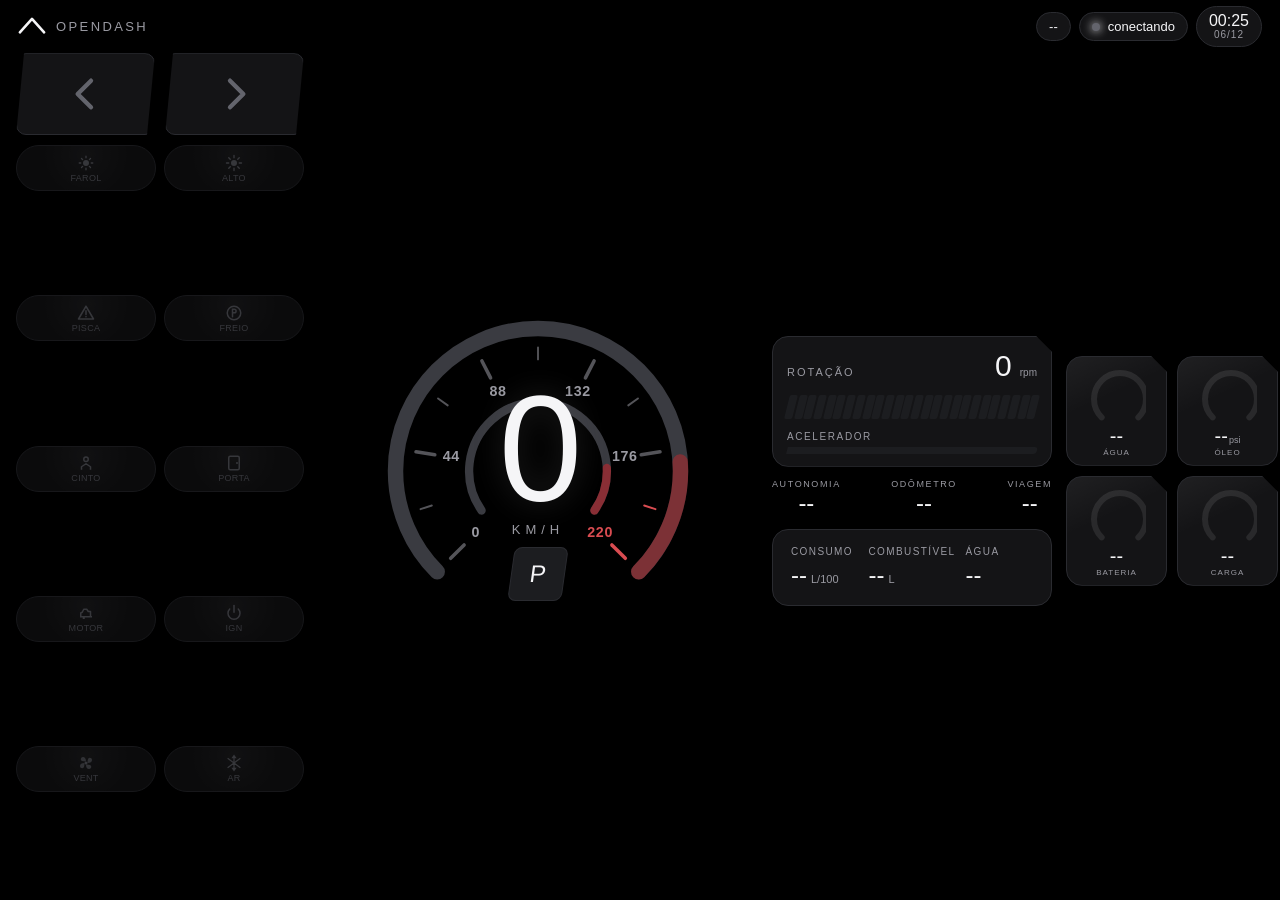
==== commit 929a59e7: "Redesenha o painel em estilo esportivo (setas/lampadas, arcos de RPM e mini mapa lateral)" ====
--- a/ui/bar.html
+++ b/ui/bar.html
@@ -6,6 +6,7 @@
 <meta name="theme-color" content="#000000">
 <title>OpenDash · Cluster</title>
 <link rel="stylesheet" href="css/style.css">
+<link rel="stylesheet" href="css/themes.css">
 <link rel="stylesheet" href="css/bar.css">
 <link rel="icon" href="data:image/svg+xml,<svg xmlns='http://www.w3.org/2000/svg' viewBox='0 0 32 32'><rect width='32' height='32' rx='8' fill='%230a0a0b'/><path d='M9 22 16 9l7 13' stroke='%23f5f5f7' stroke-width='3' fill='none' stroke-linejoin='round'/></svg>">
 </head>
@@ -75,8 +76,20 @@
             <span>Porta</span>
           </div>
           <div class="chip" data-flag="mil">
-            <svg viewBox="0 0 24 24"><path d="M4 17h16M5 17v-5l2-1 2-4h4l2 3h3v7" fill="none" stroke="currentColor" stroke-width="2" stroke-linejoin="round"/><circle cx="9" cy="18.5" r="1.6" fill="currentColor"/></svg>
-            <span>Motor</span>
+              <svg viewBox="0 0 24 24"><path d="M4 17h16M5 17v-5l2-1 2-4h4l2 3h3v7" fill="none" stroke="currentColor" stroke-width="2" stroke-linejoin="round"/><circle cx="9" cy="18.5" r="1.6" fill="currentColor"/></svg>
+              <span>Motor</span>
+          </div>
+          <div class="chip" data-flag="ign">
+              <svg viewBox="0 0 24 24"><path d="M12 2v9" stroke="currentColor" stroke-width="2" stroke-linecap="round"/><path d="M6.3 6.6a8 8 0 1 0 11.4 0" fill="none" stroke="currentColor" stroke-width="2" stroke-linecap="round"/></svg>
+              <span>Ign</span>
+          </div>
+          <div class="chip" data-flag="fan">
+              <svg viewBox="0 0 24 24"><circle cx="12" cy="12" r="2" fill="currentColor"/><path d="M12 10c0-4-1.6-6-4-6-2 0-3 1.4-3 3 0 2 2 3 7 3zM14 12c4 0 6-1.6 6-4 0-2-1.4-3-3-3-2 0-3 2-3 7zM12 14c0 4 1.6 6 4 6 2 0 3-1.4 3-3 0-2-2-3-7-3zM10 12c-4 0-6 1.6-6 4 0 2 1.4 3 3 3 2 0 3-2 3-7z" fill="currentColor" opacity=".85"/></svg>
+              <span>Vent</span>
+          </div>
+          <div class="chip" data-flag="ac">
+              <svg viewBox="0 0 24 24"><path d="M12 2v20M4 6l16 12M20 6 4 18M12 2l-2 3h4l-2-3zM12 22l-2-3h4l-2 3z" stroke="currentColor" stroke-width="1.6" stroke-linecap="round"/></svg>
+              <span>Ar</span>
           </div>
         </div>
       </div>
--- a/ui/css/style.css
+++ b/ui/css/style.css
@@ -191,11 +191,25 @@
 .cluster {
   height: 100%;
   display: grid;
-  grid-template-columns: minmax(140px, 0.85fr) minmax(280px, 1.5fr) minmax(150px, 0.95fr);
-  gap: 18px;
+  grid-template-columns: minmax(150px, 0.9fr) minmax(260px, 1.45fr) minmax(210px, 1fr);
+  gap: 16px;
   align-items: stretch;
 }
-.rail { display: flex; flex-direction: column; gap: 14px; min-width: 0; }
+.rail { display: flex; flex-direction: column; gap: 12px; min-width: 0; overflow: hidden; }
+
+/* ---- estilo esportivo: recorte chanfrado + brilho de vidro ---- */
+.rail > .card,
+.rpm-card,
+.mini-grid .card {
+  clip-path: polygon(0 0, calc(100% - 16px) 0, 100% 16px, 100% 100%, 0 100%);
+  padding: 12px 14px;
+}
+.rail > .card,
+.mini-grid .card {
+  background:
+    linear-gradient(155deg, rgba(255, 255, 255, .05), transparent 38%),
+    var(--panel);
+}
 
 .turn-row { display: flex; gap: 10px; }
 .turn {
@@ -206,33 +220,66 @@
   background: var(--panel); border: 1px solid var(--line);
   color: var(--dim);
   transition: .15s;
+  clip-path: polygon(8px 0, 100% 0, calc(100% - 8px) 100%, 0 100%);
 }
 .turn svg { width: 30px; height: 30px; }
-.turn.on { color: #06120c; background: var(--green); border-color: var(--green); }
-
+.turn.on {
+  color: #06120c; background: var(--green); border-color: var(--green);
+  box-shadow: 0 0 22px rgba(46, 230, 168, .55);
+}
+
+/* ---- lâmpadas-testoras (telltales) ---- */
 .chips { display: grid; grid-template-columns: repeat(2, 1fr); gap: 8px; }
 .chip {
-  display: flex; flex-direction: column; align-items: center; gap: 3px;
-  padding: 9px 6px;
-  border-radius: var(--radius-s);
-  background: var(--panel); border: 1px solid var(--line);
+  display: flex; flex-direction: column; align-items: center; justify-content: center; gap: 1px;
+  height: 46px;
+  border-radius: 23px;
+  background: radial-gradient(circle at 50% 20%, rgba(255,255,255,.05), transparent 60%), var(--panel);
+  border: 1px solid var(--line);
   color: var(--dim);
-  font-size: 10px; letter-spacing: .4px; text-transform: uppercase;
+  font-size: 8px; letter-spacing: .8px; text-transform: uppercase;
   transition: .15s;
-  opacity: .5;
-}
-.chip svg { width: 20px; height: 20px; }
-.chip.on { opacity: 1; color: var(--text); }
-.chip[data-flag="hl"].on, .chip[data-flag="hb"].on { color: var(--accent-2); border-color: rgba(74,158,255,.45); background: rgba(74,158,255,.12); }
-.chip[data-flag="hb"].on { color: #ffffff; background: rgba(74,158,255,.24); }
-.chip[data-flag="hz"].on { color: var(--amber); border-color: rgba(255,176,32,.45); background: rgba(255,176,32,.12); }
-.chip[data-flag="brk"].on, .chip[data-flag="sbl"].on, .chip[data-flag="door"].on { color: var(--red-2); border-color: rgba(227,61,67,.5); background: rgba(227,61,67,.14); }
-.chip[data-flag="mil"].on { color: var(--amber); border-color: rgba(255,145,32,.5); background: rgba(255,145,32,.14); animation: blink 1.4s steps(2, start) infinite; }
-
-.fuel { flex: 1 1 auto; display: flex; gap: 14px; align-items: stretch; min-height: 120px; }
+  opacity: .55;
+}
+.chip svg { width: 18px; height: 18px; }
+.chip span { line-height: 1; }
+.chip.on {
+  opacity: 1; color: var(--text);
+  border-color: var(--line-2);
+  box-shadow: inset 0 0 12px rgba(255, 255, 255, .07);
+}
+.chip[data-flag="hl"].on, .chip[data-flag="hb"].on {
+  color: var(--accent-2); border-color: rgba(74,158,255,.6);
+  background: rgba(74,158,255,.16);
+  box-shadow: 0 0 18px rgba(74,158,255,.45);
+}
+.chip[data-flag="hb"].on { color: #ffffff; background: rgba(74,158,255,.3); box-shadow: 0 0 24px rgba(74,158,255,.7); }
+.chip[data-flag="hz"].on {
+  color: var(--amber); border-color: rgba(255,176,32,.6); background: rgba(255,176,32,.16);
+  box-shadow: 0 0 18px rgba(255,176,32,.5);
+}
+.chip[data-flag="brk"].on, .chip[data-flag="sbl"].on, .chip[data-flag="door"].on {
+  color: var(--red-2); border-color: rgba(227,61,67,.6); background: rgba(227,61,67,.18);
+  box-shadow: 0 0 20px rgba(227,61,67,.55);
+}
+.chip[data-flag="mil"].on {
+  color: var(--amber); border-color: rgba(255,145,32,.6); background: rgba(255,145,32,.16);
+  box-shadow: 0 0 20px rgba(255,145,32,.5);
+  animation: blink 1.4s steps(2, start) infinite;
+}
+.chip[data-flag="ign"].on {
+  color: var(--accent-2); border-color: rgba(74,158,255,.6); background: rgba(74,158,255,.16);
+  box-shadow: 0 0 16px rgba(74,158,255,.4);
+}
+.chip[data-flag="fan"].on, .chip[data-flag="ac"].on {
+  color: var(--cyan, #35d6e6); border-color: rgba(53,214,230,.55); background: rgba(53,214,230,.14);
+  box-shadow: 0 0 16px rgba(53,214,230,.4);
+}
+
+.fuel { flex: 1 1 auto; display: flex; gap: 14px; align-items: stretch; min-height: 0; }
 .vbar {
   position: relative;
-  width: 24px;
+  width: 20px;
   border-radius: 8px;
   background: var(--panel-2);
   border: 1px solid var(--line);
@@ -247,57 +294,90 @@
 }
 .vbar-fill.low { background: var(--amber); }
 .vbar-fill.crit { background: var(--red); }
-.fuel-meta { display: flex; flex-direction: column; justify-content: center; gap: 2px; }
-.fuel-meta b { font-size: 30px; font-weight: 300; line-height: 1; }
-.fuel-meta span { font-size: 12px; color: var(--muted); margin-left: -18px; align-self: flex-end; }
-.fuel-meta small { font-size: 12px; color: var(--muted); }
-
-.center { display: flex; flex-direction: column; align-items: center; justify-content: center; gap: 12px; min-width: 0; }
-.speed-wrap { position: relative; width: min(46vh, 100%); max-width: 360px; aspect-ratio: 1; }
+.fuel-meta { display: flex; flex-direction: column; justify-content: center; gap: 1px; }
+.fuel-meta b { font-size: 22px; font-weight: 300; line-height: 1; font-variant-numeric: tabular-nums; }
+.fuel-meta span { font-size: 10px; color: var(--muted); margin-left: -12px; align-self: flex-end; }
+.fuel-meta small { font-size: 11px; color: var(--muted); }
+/* autonomia aparece no odometro central (odo-row); duplicada aqui */
+.fuel-meta small.muted { display: none; }
+
+.center { display: flex; flex-direction: column; align-items: center; justify-content: center; gap: 10px; min-width: 0; }
+.speed-wrap { position: relative; width: min(50vh, 100%); max-width: 380px; aspect-ratio: 1; }
 .speed-svg { width: 100%; height: 100%; display: block; }
+.speed-svg .g-glow { stroke: var(--accent); opacity: .3; }
+.speed-svg .g-core { stroke: var(--accent); }
+.speed-svg .g-glow-rpm { stroke: var(--amber, #ffb020); opacity: .35; }
+.speed-svg .g-core-rpm { stroke: var(--amber, #ffb020); }
+.speed-svg .g-track { stroke: var(--line-2, rgba(255, 255, 255, .08)); }
+.speed-svg .g-track-red { stroke: rgba(232, 33, 39, .38); }
+.speed-svg .g-rpm-track { stroke: var(--line-2, rgba(255, 255, 255, .08)); }
+.speed-svg .g-ticks line.g-tick { stroke: var(--muted, #8b949e); opacity: .55; }
+.speed-svg .g-ticks line.g-tick-red { stroke: #ff5a60; opacity: .85; }
+.speed-svg .g-nums text {
+  font-size: 12px; font-weight: 600; letter-spacing: .5px;
+  fill: var(--muted, #8b949e);
+}
+.speed-svg .g-nums text.g-red { fill: #ff5a60; opacity: .85; }
 .speed-readout {
   position: absolute; inset: 0;
   display: flex; flex-direction: column; align-items: center; justify-content: center;
   gap: 2px;
-}
-.speed-value { font-size: clamp(56px, 15vh, 118px); font-weight: 200; line-height: .95; letter-spacing: -3px; }
-.speed-unit { font-size: 12px; letter-spacing: 4px; text-transform: uppercase; color: var(--muted); }
+  transform: translateY(5%);
+}
+.speed-value {
+  font-size: clamp(56px, 14.5vh, 112px); font-weight: 200; line-height: .95; letter-spacing: -4px;
+  color: var(--text);
+  text-shadow: 0 0 30px var(--accent-soft, rgba(127, 127, 127, .28));
+  font-variant-numeric: tabular-nums;
+}
+.speed-unit { font-size: 11px; letter-spacing: 5px; text-transform: uppercase; color: var(--muted); }
 .gear-badge {
-  margin-top: 6px;
-  width: 44px; height: 44px; display: grid; place-items: center;
-  border-radius: 50%;
+  margin-top: 8px;
+  width: 46px; height: 40px; display: grid; place-items: center;
+  border-radius: 8px;
   background: var(--panel-2); border: 1px solid var(--line);
   font-size: 20px; font-weight: 500;
   transition: .25s;
-}
-.gear-badge.rev { background: rgba(255,176,32,.14); border-color: rgba(255,176,32,.5); color: var(--amber); }
-
-.odo-row { display: flex; gap: 26px; justify-content: center; flex-wrap: wrap; }
+  transform: skewX(-8deg);
+}
+.gear-badge.rev {
+  background: rgba(255, 176, 32, .14); border-color: rgba(255, 176, 32, .5);
+  color: var(--amber);
+  box-shadow: 0 0 18px rgba(255, 176, 32, .45);
+}
+
+.odo-row { display: flex; gap: 22px; justify-content: center; flex-wrap: wrap; }
 .odo { display: flex; flex-direction: column; align-items: center; }
-.odo small { font-size: 10px; letter-spacing: 1.6px; text-transform: uppercase; color: var(--muted); }
-.odo b { font-size: 18px; font-weight: 400; }
+.odo small { font-size: 9px; letter-spacing: 1.6px; text-transform: uppercase; color: var(--muted); }
+.odo b { font-size: 15px; font-weight: 400; font-variant-numeric: tabular-nums; }
 
 .rpm-card { display: flex; flex-direction: column; gap: 12px; }
 .card-head { display: flex; align-items: baseline; gap: 8px; }
 .card-head span { font-size: 11px; letter-spacing: 2px; text-transform: uppercase; color: var(--muted); margin-right: auto; }
-.card-head b { font-size: 22px; font-weight: 400; }
+.card-head b { font-size: 22px; font-weight: 400; font-variant-numeric: tabular-nums; }
 .card-head small { font-size: 10px; color: var(--muted); }
-.segs { display: flex; gap: 3px; }
-.seg { flex: 1 1 0; height: 16px; border-radius: 4px; background: var(--panel-2); transition: .1s; }
-.seg.on { background: var(--cyan); }
-.seg.on.warn { background: var(--amber); }
-.seg.on.red { background: var(--red); }
+.segs { display: flex; gap: 2px; }
+.seg {
+  flex: 1 1 0; height: 12px;
+  border-radius: 2px;
+  background: var(--panel-2);
+  transform: skewX(-14deg);
+  transition: .1s;
+}
+.seg.on { background: var(--cyan); box-shadow: 0 0 8px rgba(53, 214, 230, .4); }
+.seg.on.warn { background: var(--amber); box-shadow: 0 0 8px rgba(255, 176, 32, .4); }
+.seg.on.red { background: var(--red); box-shadow: 0 0 8px rgba(232, 33, 39, .5); }
 .bar { display: flex; flex-direction: column; gap: 5px; }
 .bar-label { font-size: 10px; letter-spacing: 1.6px; text-transform: uppercase; color: var(--muted); }
-.bar-track { height: 8px; border-radius: 6px; background: var(--panel-2); overflow: hidden; }
-.bar-fill { height: 100%; width: 0%; border-radius: 6px; background: var(--accent); transition: width .15s; }
-
-.mini-grid { display: grid; grid-template-columns: repeat(2, 1fr); gap: 10px; }
-.mini { display: flex; flex-direction: column; align-items: center; gap: 2px; padding: 12px 6px 10px; }
-.mini-svg { width: 62px; height: 62px; }
-.mini-val b { font-size: 17px; font-weight: 500; }
-.mini-val small { font-size: 10px; color: var(--muted); margin-left: 2px; }
-.mini-label { font-size: 10px; letter-spacing: 1.4px; text-transform: uppercase; color: var(--muted); }
+.bar-track { height: 7px; border-radius: 0 6px 6px 0; background: var(--panel-2); overflow: hidden; transform: skewX(-14deg); }
+.bar-fill { height: 100%; width: 0%; border-radius: 0 6px 6px 0; background: var(--accent); transition: width .15s; }
+
+.mini-grid { display: grid; grid-template-columns: repeat(3, 1fr); gap: 6px; }
+.mini { display: flex; flex-direction: column; align-items: center; gap: 0; padding: 6px 2px 6px; }
+.mini-svg { width: 40px; height: 40px; }
+.mini-val b { font-size: 13px; font-weight: 500; font-variant-numeric: tabular-nums; }
+.mini-val small { font-size: 9px; color: var(--muted); margin-left: 1px; }
+.mini-label { font-size: 8px; letter-spacing: 1px; text-transform: uppercase; color: var(--muted); white-space: nowrap; }
 
 .media-mini { display: flex; align-items: center; gap: 12px; cursor: pointer; }
 .media-art {
@@ -431,7 +511,7 @@
 .mil-badge { width: 64px; height: 64px; border-radius: 50%; display: grid; place-items: center; font-size: 15px; font-weight: 600; background: rgba(46,230,168,.12); border: 1px solid rgba(46,230,168,.4); color: var(--green); }
 .mil-badge.bad { background: rgba(227,61,67,.14); border-color: rgba(227,61,67,.5); color: var(--red-2); animation: blink 1.4s steps(2, start) infinite; }
 .diag-status b { display: block; font-size: 16px; }
-.diag-status small { color: var(--muted); font-size: 12px; }
+.diag-status small { display: block; color: var(--muted); font-size: 12px; }
 .btn-row { display: flex; gap: 10px; flex-wrap: wrap; align-items: center; }
 .btn { padding: 11px 18px; border-radius: var(--radius-s); border: 1px solid var(--line-2); background: var(--panel-3); color: #fff; font-size: 13px; font-weight: 500; letter-spacing: .3px; }
 .btn:active { transform: scale(.97); }
@@ -546,6 +626,10 @@
 .nav-stats small { font-size: 10px; letter-spacing: 1.2px; text-transform: uppercase; color: var(--muted); }
 .nav-stats b { font-size: 18px; font-weight: 400; }
 .nav-route-info { font-size: 12px; color: var(--muted); margin-top: 10px; line-height: 1.5; }
+
+.traffic-switch { flex-direction: row; align-items: center; gap: 10px; text-transform: none; letter-spacing: 0; font-size: 13px; color: var(--text); margin-top: 12px; }
+.traffic-switch input[type="checkbox"] { width: 18px; height: 18px; accent-color: #4aa8ff; padding: 0; }
+.traffic-label { font-size: 13px; }
 .native-status { font-size: 12px; color: var(--muted); margin-bottom: 12px; line-height: 1.5; }
 .native-status.ok { color: var(--green); }
 .car-marker { display: grid; place-items: center; }
@@ -583,6 +667,9 @@
 @media (max-width: 820px) {
   .cluster { grid-template-columns: 1fr; grid-template-rows: auto auto auto; height: auto; }
   .rail-left { flex-direction: row; flex-wrap: wrap; }
+  .rail-right { flex-direction: row; flex-wrap: wrap; }
+  .rail-right .cluster-nav { flex: 1 1 100%; height: 180px; }
+  .rail-right .mini-grid { flex: 1 1 60%; }
   .media-layout, .climate-layout, .nav-layout { grid-template-columns: 1fr; height: auto; }
   .grid-2 { grid-template-columns: 1fr; }
   .span-2 { grid-column: span 1; }
@@ -596,3 +683,74 @@
 body.is-cluster .page[data-page="drive"] { padding: 6px 22px 12px; }
 body.is-cluster .cluster { gap: 22px; }
 body.is-cluster .topbar { padding-top: 10px; }
+
+/* ---- mini mapa transparente na coluna direita do painel ---- */
+/* Sempre visível: mostra o carro (GPS) e a rota quando há navegação ativa.
+   Fora da navegação fica esmaecido (idle) e o toque vai para a página de
+   Navegação (data-page-go="nav"). */
+.cluster-nav {
+  position: relative;
+  flex: 0 0 auto;
+  height: clamp(92px, 13.5vh, 128px);
+  border-radius: var(--radius);
+  overflow: hidden;
+  background: transparent;
+  cursor: pointer;
+  transition: opacity .3s;
+}
+.cluster-nav::after {
+  content: "";
+  position: absolute; inset: 0; z-index: 500;
+  pointer-events: none;
+  border: 1px solid var(--line);
+  border-radius: inherit;
+  background: radial-gradient(125% 125% at 50% 50%, transparent 52%, rgba(4, 7, 11, .62) 100%);
+}
+.cluster-nav.idle { opacity: .68; }
+.cluster-nav.idle::after {
+  background: radial-gradient(125% 125% at 50% 50%, rgba(4, 7, 11, .38) 30%, rgba(4, 7, 11, .78) 100%);
+}
+.cluster-map { position: absolute; inset: 0; opacity: .95; }
+.cluster-nav-info {
+  position: absolute; left: 0; right: 0; bottom: 0; z-index: 600;
+  padding: 10px 12px 8px;
+  font-size: 12px; font-weight: 500; letter-spacing: .3px; color: #fff;
+  background: linear-gradient(transparent, rgba(0, 0, 0, .78));
+  white-space: nowrap; overflow: hidden; text-overflow: ellipsis;
+  text-shadow: 0 1px 4px rgba(0, 0, 0, .8);
+}
+.cluster-nav.idle .cluster-nav-info {
+  font-weight: 400; text-align: center; color: var(--muted);
+}
+
+/* ---- suporte a qualquer tela: orientação e escala ---- */
+/* A escala é aplicada via zoom no #app (app.js, /api/display). Aqui só
+   ajustamos layouts para telas verticais (portrait). */
+body.is-portrait .grid-2 { grid-template-columns: 1fr; }
+body.is-portrait .agent-settings { grid-template-columns: 1fr; }
+@media (orientation: portrait) {
+  .tabbar .tab { padding: 4px 4px; }
+  .tabbar .tab span { font-size: 9px; letter-spacing: .2px; }
+}
+
+/* ---- câmera de ré: overlay em tela cheia ---- */
+.pill-cam { padding: 8px 12px; }
+.pill-cam.is-on { color: var(--green); border-color: var(--green); }
+.reverse-cam { position: fixed; inset: 0; z-index: 70; background: #000; overflow: hidden; }
+.reverse-cam[hidden] { display: none; }
+.reverse-cam #reverseImg { position: absolute; inset: 0; width: 100%; height: 100%; object-fit: cover; display: block; }
+.rev-guides { position: absolute; inset: 0; pointer-events: none; }
+.reverse-cam.no-guides .rev-guides { display: none; }
+.rev-guides span { position: absolute; background: rgba(46, 230, 168, .8); box-shadow: 0 0 6px rgba(46, 230, 168, .5); border-radius: 2px; }
+.rev-guides .g-l { left: 12%; top: 38%; width: 24%; height: 3px; transform: rotate(-9deg); transform-origin: right center; }
+.rev-guides .g-r { right: 12%; top: 38%; width: 24%; height: 3px; transform: rotate(9deg); transform-origin: left center; }
+.rev-guides .g-b { left: 50%; bottom: 12%; width: 18%; height: 3px; transform: translateX(-50%); }
+.rev-top { position: absolute; top: 0; left: 0; right: 0; display: flex; align-items: center; justify-content: space-between; padding: 14px 18px; background: linear-gradient(rgba(0, 0, 0, .55), transparent); }
+.rev-tag { display: inline-flex; align-items: center; gap: 8px; font-size: 13px; letter-spacing: 2px; color: #fff; text-transform: uppercase; }
+.rev-tag .dot { width: 8px; height: 8px; border-radius: 50%; background: var(--red); animation: revblink 1s steps(2, start) infinite; }
+.rev-btn { background: rgba(255, 255, 255, .14); color: #fff; border: 1px solid rgba(255, 255, 255, .25); border-radius: 999px; padding: 8px 16px; font-size: 13px; }
+.rev-empty { position: absolute; inset: 0; display: none; align-items: center; justify-content: center; text-align: center; color: var(--muted); font-size: 14px; padding: 24px; }
+.reverse-cam.is-empty .rev-empty { display: flex; }
+.reverse-cam.is-empty #reverseImg { display: none; }
+body.is-reverse .topbar, body.is-reverse .tabbar, body.is-reverse .media-mini { display: none; }
+@keyframes revblink { 50% { opacity: .25; } }
--- a/ui/css/themes.css
+++ b/ui/css/themes.css
@@ -0,0 +1,222 @@
+:root[data-theme="meia-noite"] {
+  --bg: #000308;
+  --bg-2: #04070d;
+  --panel: #0b1220;
+  --panel-2: #121a2b;
+  --panel-3: #1a2540;
+  --line: #16223a;
+  --line-2: #233356;
+  --text: #e8f0ff;
+  --muted: #8294b5;
+  --dim: #5a6a87;
+
+  --accent: #4a7bff;
+  --accent-2: #7aa0ff;
+  --blue: #5a8dff;
+  --cyan: #46c7e6;
+  --purple: #8f7bff;
+  --green: #2fd89a;
+  --amber: #ffb84a;
+}
+
+:root[data-theme="oceano"] {
+  --bg: #00131b;
+  --bg-2: #021d27;
+  --panel: #06293a;
+  --panel-2: #0a354c;
+  --panel-3: #0f4663;
+  --line: #0d3b52;
+  --line-2: #165574;
+  --text: #ddfeff;
+  --muted: #6fa4b5;
+  --dim: #4a7a8a;
+
+  --accent: #21d4d4;
+  --accent-2: #5fe0e0;
+  --blue: #2bb8d8;
+  --cyan: #3ee6e6;
+  --green: #35e6b0;
+  --amber: #ffcf5a;
+  --red: #ff6b7a;
+}
+
+:root[data-theme="floresta"] {
+  --bg: #050b07;
+  --bg-2: #081109;
+  --panel: #0d2013;
+  --panel-2: #12291a;
+  --panel-3: #1a3a24;
+  --line: #172e1d;
+  --line-2: #24462e;
+  --text: #e4ffe9;
+  --muted: #86b596;
+  --dim: #5b7d63;
+
+  --accent: #34d17c;
+  --accent-2: #6ce6a4;
+  --green: #3ee67f;
+  --cyan: #47d8c0;
+  --amber: #ffd166;
+  --blue: #4aa8ff;
+  --red: #ff5a5f;
+}
+
+:root[data-theme="carbono"] {
+  --bg: #08080a;
+  --bg-2: #0d0d10;
+  --panel: #17181c;
+  --panel-2: #1f2025;
+  --panel-3: #292a30;
+  --line: #2b2c32;
+  --line-2: #3e4048;
+  --text: #f2f2f4;
+  --muted: #9a9ba3;
+  --dim: #66686f;
+
+  --accent: #8d9aa6;
+  --accent-2: #b8c2cc;
+  --blue: #7ab2ff;
+  --red: #e33d43;
+  --green: #4ad090;
+  --amber: #ffc84d;
+}
+
+:root[data-theme="vinho"] {
+  --bg: #12050a;
+  --bg-2: #1a0710;
+  --panel: #26101a;
+  --panel-2: #331421;
+  --panel-3: #451a2b;
+  --line: #3a1424;
+  --line-2: #551d34;
+  --text: #ffe9f0;
+  --muted: #c08ba0;
+  --dim: #8a5f70;
+
+  --accent: #ff4d79;
+  --accent-2: #ff7f9e;
+  --red: #ff3946;
+  --red-2: #ff6672;
+  --purple: #b06bff;
+  --amber: #ffb020;
+  --green: #4ad090;
+}
+
+:root[data-theme="solar"] {
+  --bg: #16100a;
+  --bg-2: #1e150c;
+  --panel: #2a2013;
+  --panel-2: #362a18;
+  --panel-3: #47381f;
+  --line: #3c2c17;
+  --line-2: #574022;
+  --text: #fff3d9;
+  --muted: #c2a075;
+  --dim: #8a7250;
+
+  --accent: #ff9b2e;
+  --accent-2: #ffb95e;
+  --amber: #ffcf6b;
+  --red: #ff5a3d;
+  --green: #9adc6b;
+  --blue: #6fc2ff;
+}
+
+:root[data-theme="tesla"] {
+  --bg: #ffffff;
+  --bg-2: #f7f8fa;
+  --panel: #ffffff;
+  --panel-2: #f0f1f4;
+  --panel-3: #e3e5ea;
+  --line: #e0e2e8;
+  --line-2: #c6c9d2;
+  --text: #17181d;
+  --muted: #6a6c75;
+  --dim: #999aa3;
+
+  --accent: #1a1a1e;
+  --accent-2: #3a3a40;
+  --blue: #2f7fd6;
+  --red: #d6323a;
+  --green: #1fae76;
+  --amber: #e09a10;
+}
+
+:root[data-theme="ambar"] {
+  --bg: #070400;
+  --bg-2: #0d0700;
+  --panel: #191100;
+  --panel-2: #241a00;
+  --panel-3: #332505;
+  --line: #2e2004;
+  --line-2: #4a3406;
+  --text: #ffdca8;
+  --muted: #bd9255;
+  --dim: #7d6038;
+
+  --accent: #ffb320;
+  --accent-2: #ffcf5e;
+  --amber: #ffdd8a;
+  --green: #ffb320;
+  --red: #ff6a3d;
+  --blue: #ffb320;
+}
+
+:root[data-theme="neon"] {
+  --bg: #04000a;
+  --bg-2: #0a0214;
+  --panel: #160526;
+  --panel-2: #1f0834;
+  --panel-3: #2b0d47;
+  --line: #26093f;
+  --line-2: #3b1060;
+  --text: #f4e9ff;
+  --muted: #a68bcc;
+  --dim: #6f5a90;
+
+  --accent: #c95bff;
+  --accent-2: #e29aff;
+  --purple: #d372ff;
+  --cyan: #52f0ff;
+  --pink: #ff6bcb;
+  --green: #66ffbc;
+  --amber: #ffb35e;
+}
+
+:root[data-theme="aurora"] {
+  --bg: #01060a;
+  --bg-2: #02111a;
+  --panel: #04202b;
+  --panel-2: #062c3a;
+  --panel-3: #0a3a4c;
+  --line: #093340;
+  --line-2: #104f63;
+  --text: #e2fff6;
+  --muted: #7fb5ad;
+  --dim: #557d77;
+
+  --accent: #46e6b8;
+  --accent-2: #7ef2d6;
+  --green: #52ffca;
+  --cyan: #52e0ff;
+  --purple: #9a7bff;
+  --amber: #ffd76b;
+  --red: #ff5f7a;
+}
+
+.page[data-page="media"] {
+  --bg: #000000;
+  --bg-2: #0a0a0b;
+  --panel: #141416;
+  --panel-2: #1c1d20;
+  --panel-3: #26272c;
+  --line: #2a2b30;
+  --line-2: #3a3b41;
+  --text: #f5f5f7;
+  --muted: #9a9aa2;
+  --dim: #63646c;
+  --accent: #4a9eff;
+  --accent-2: #79b8ff;
+  background-color: var(--bg);
+  color: var(--text);
+}
